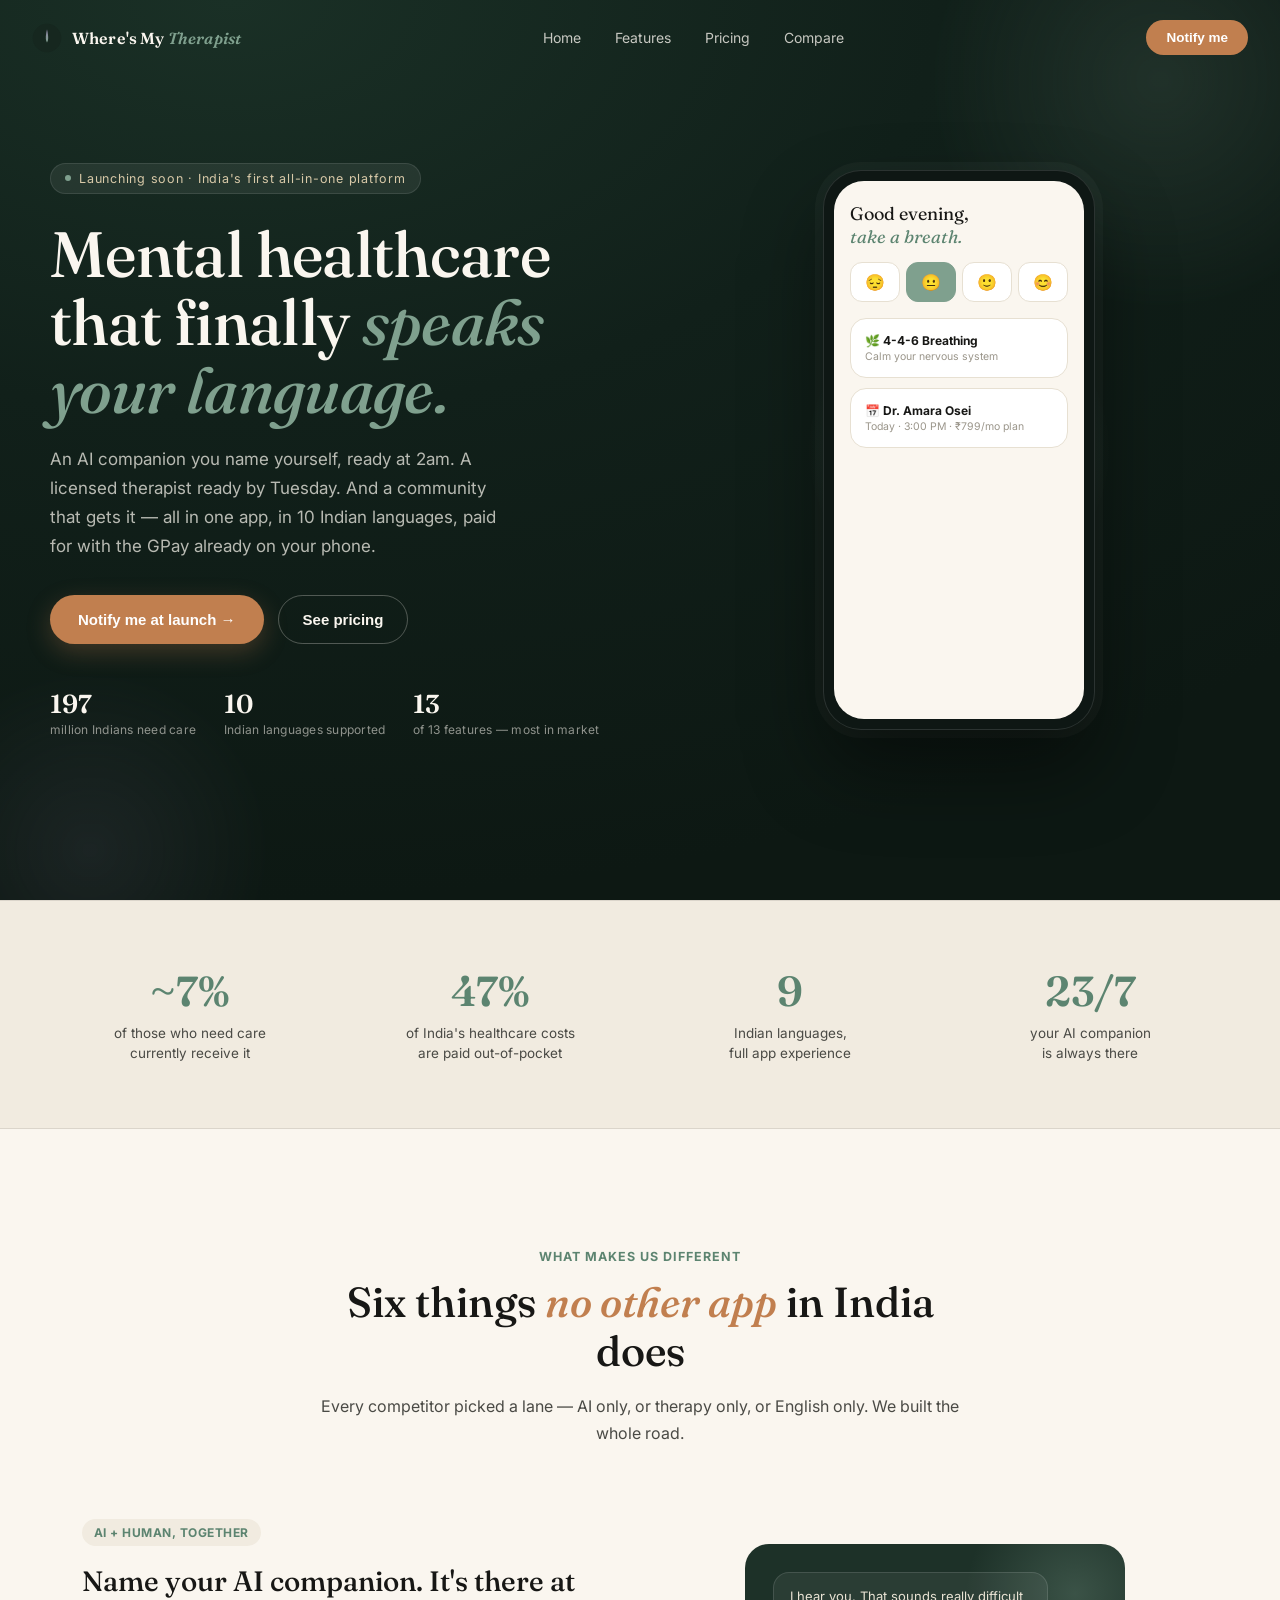
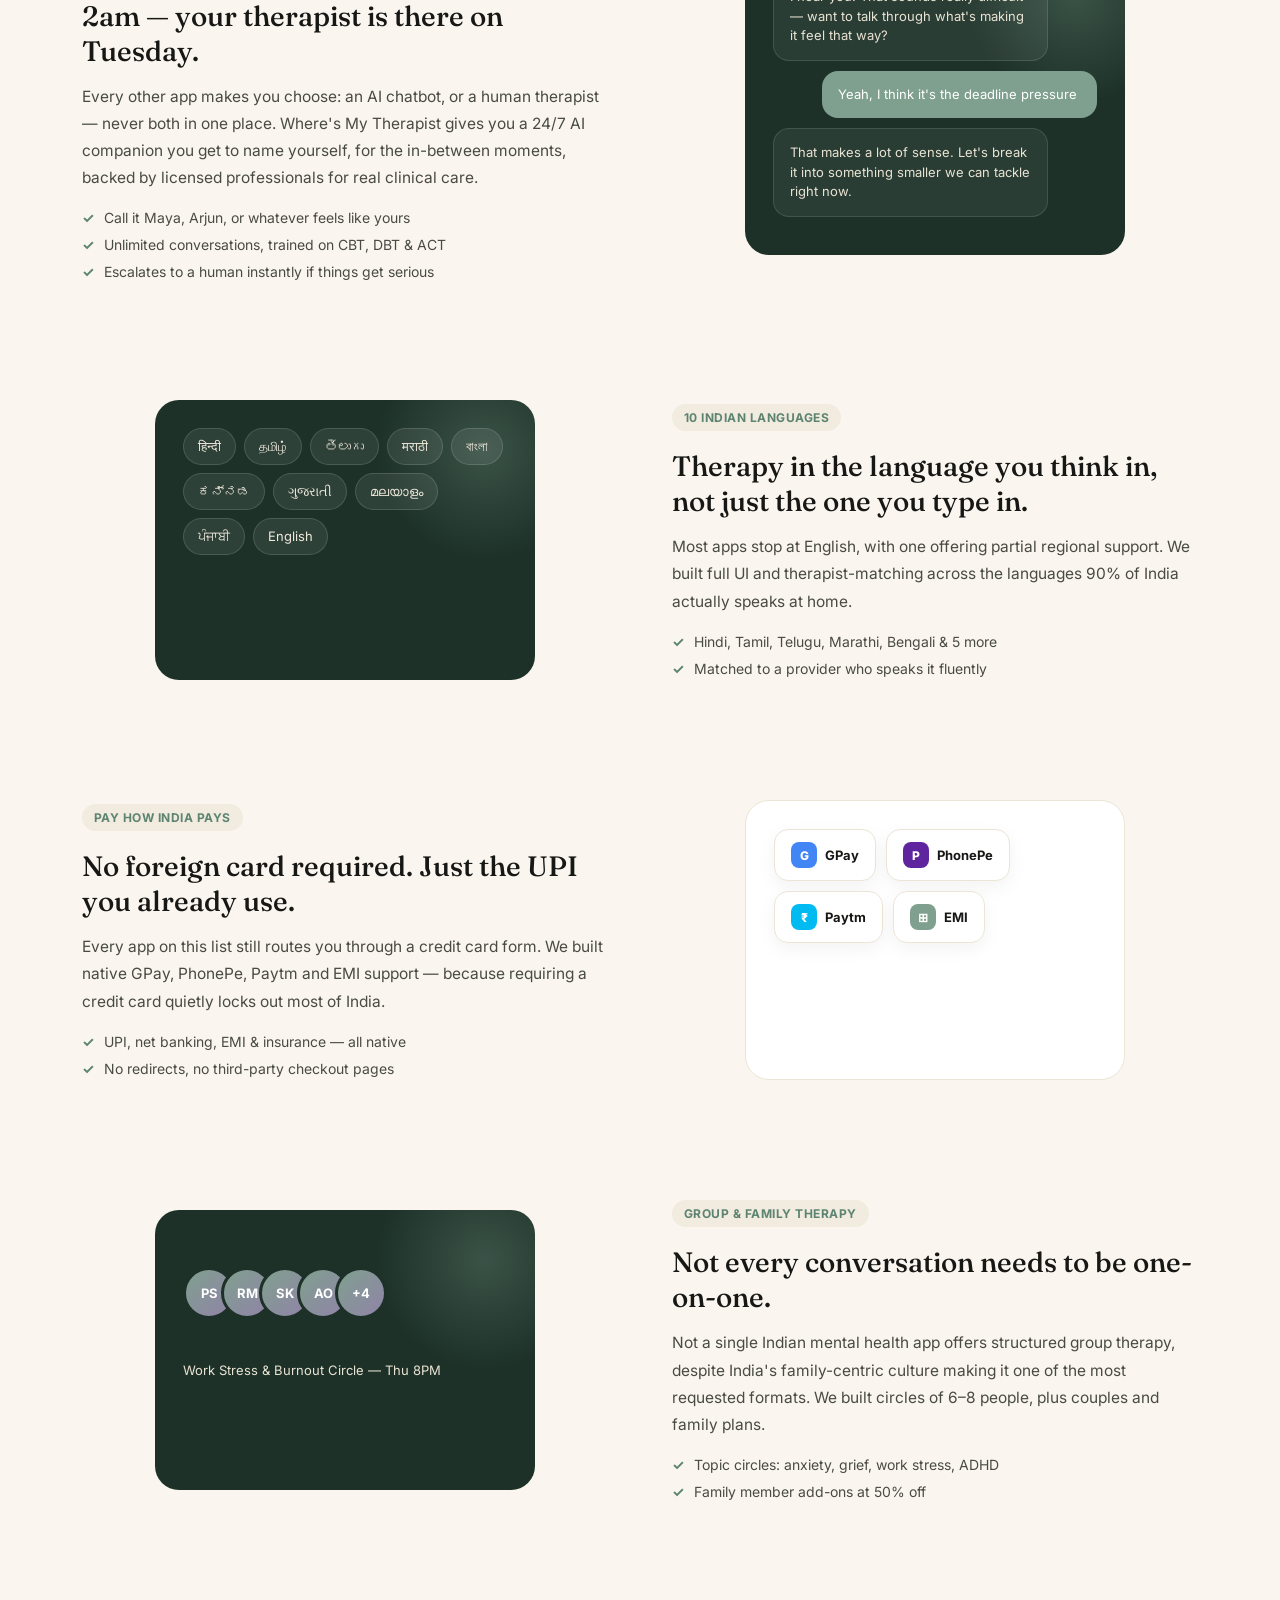
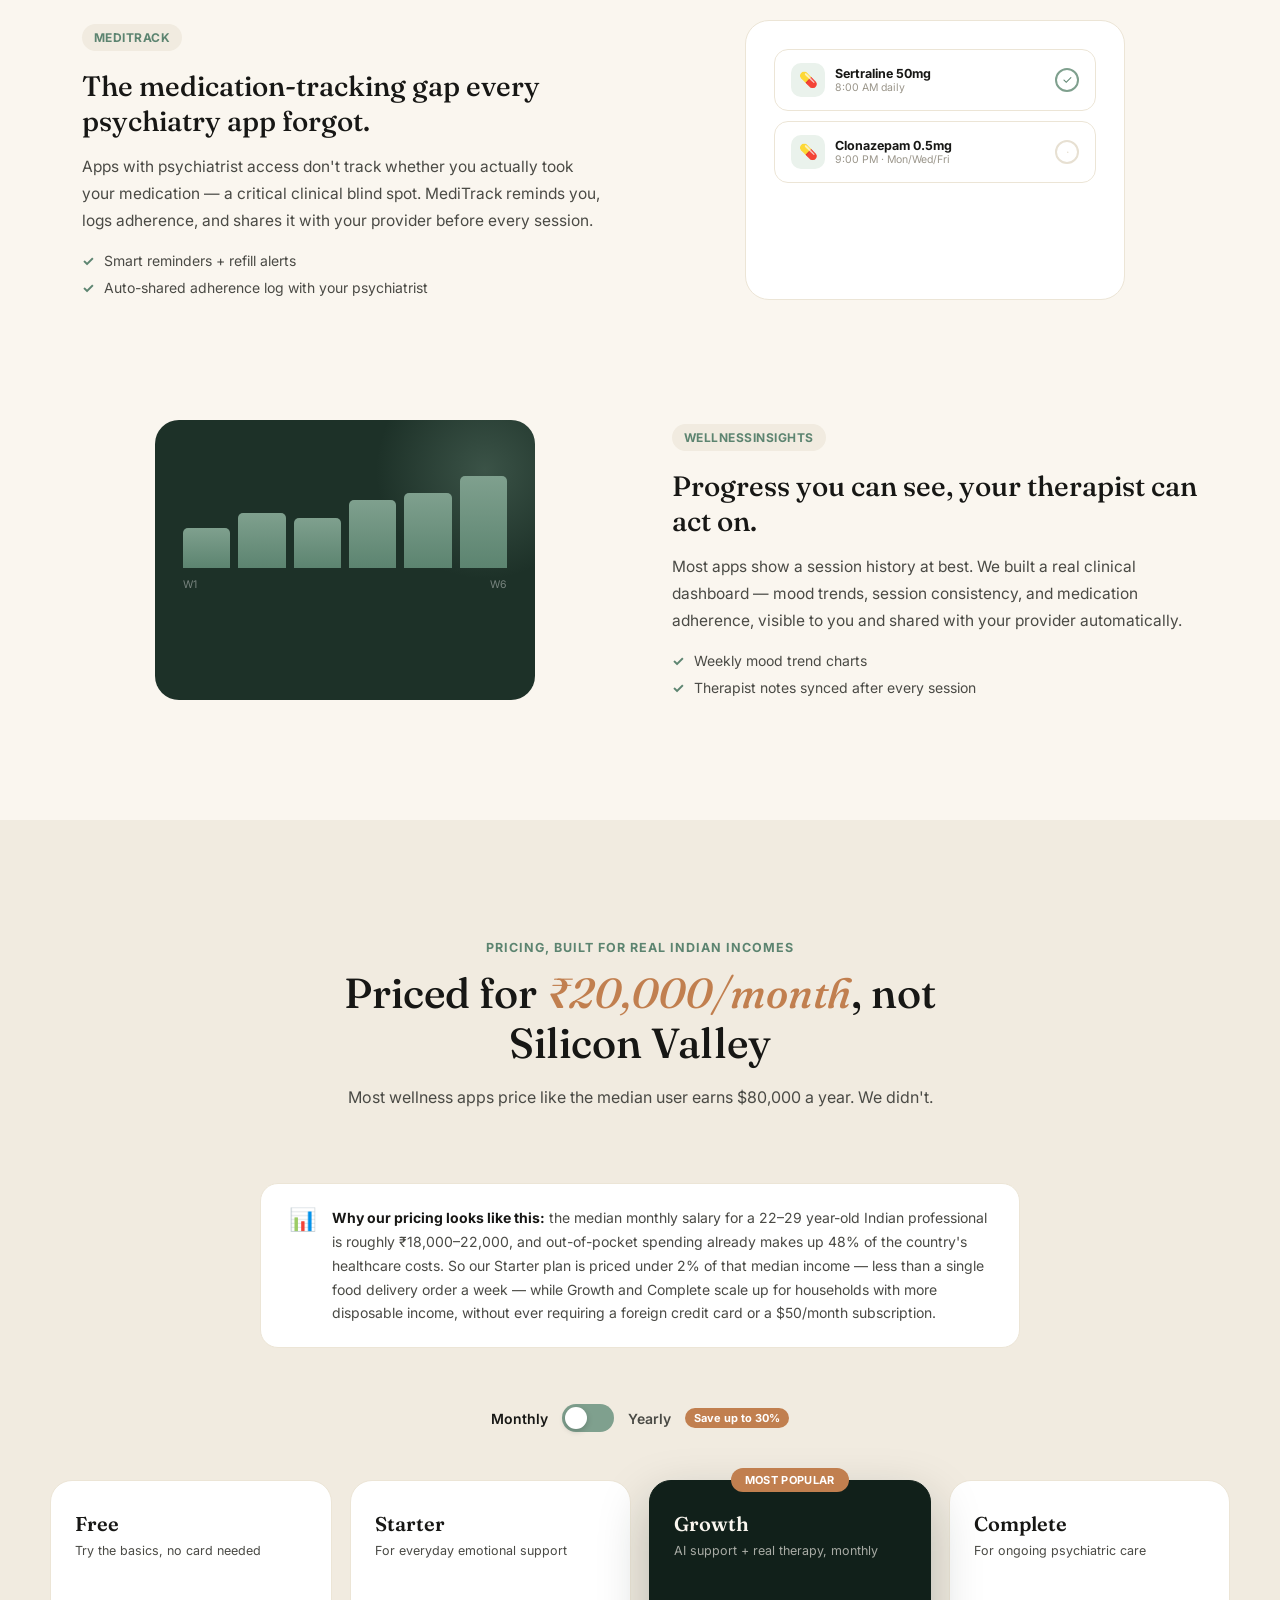
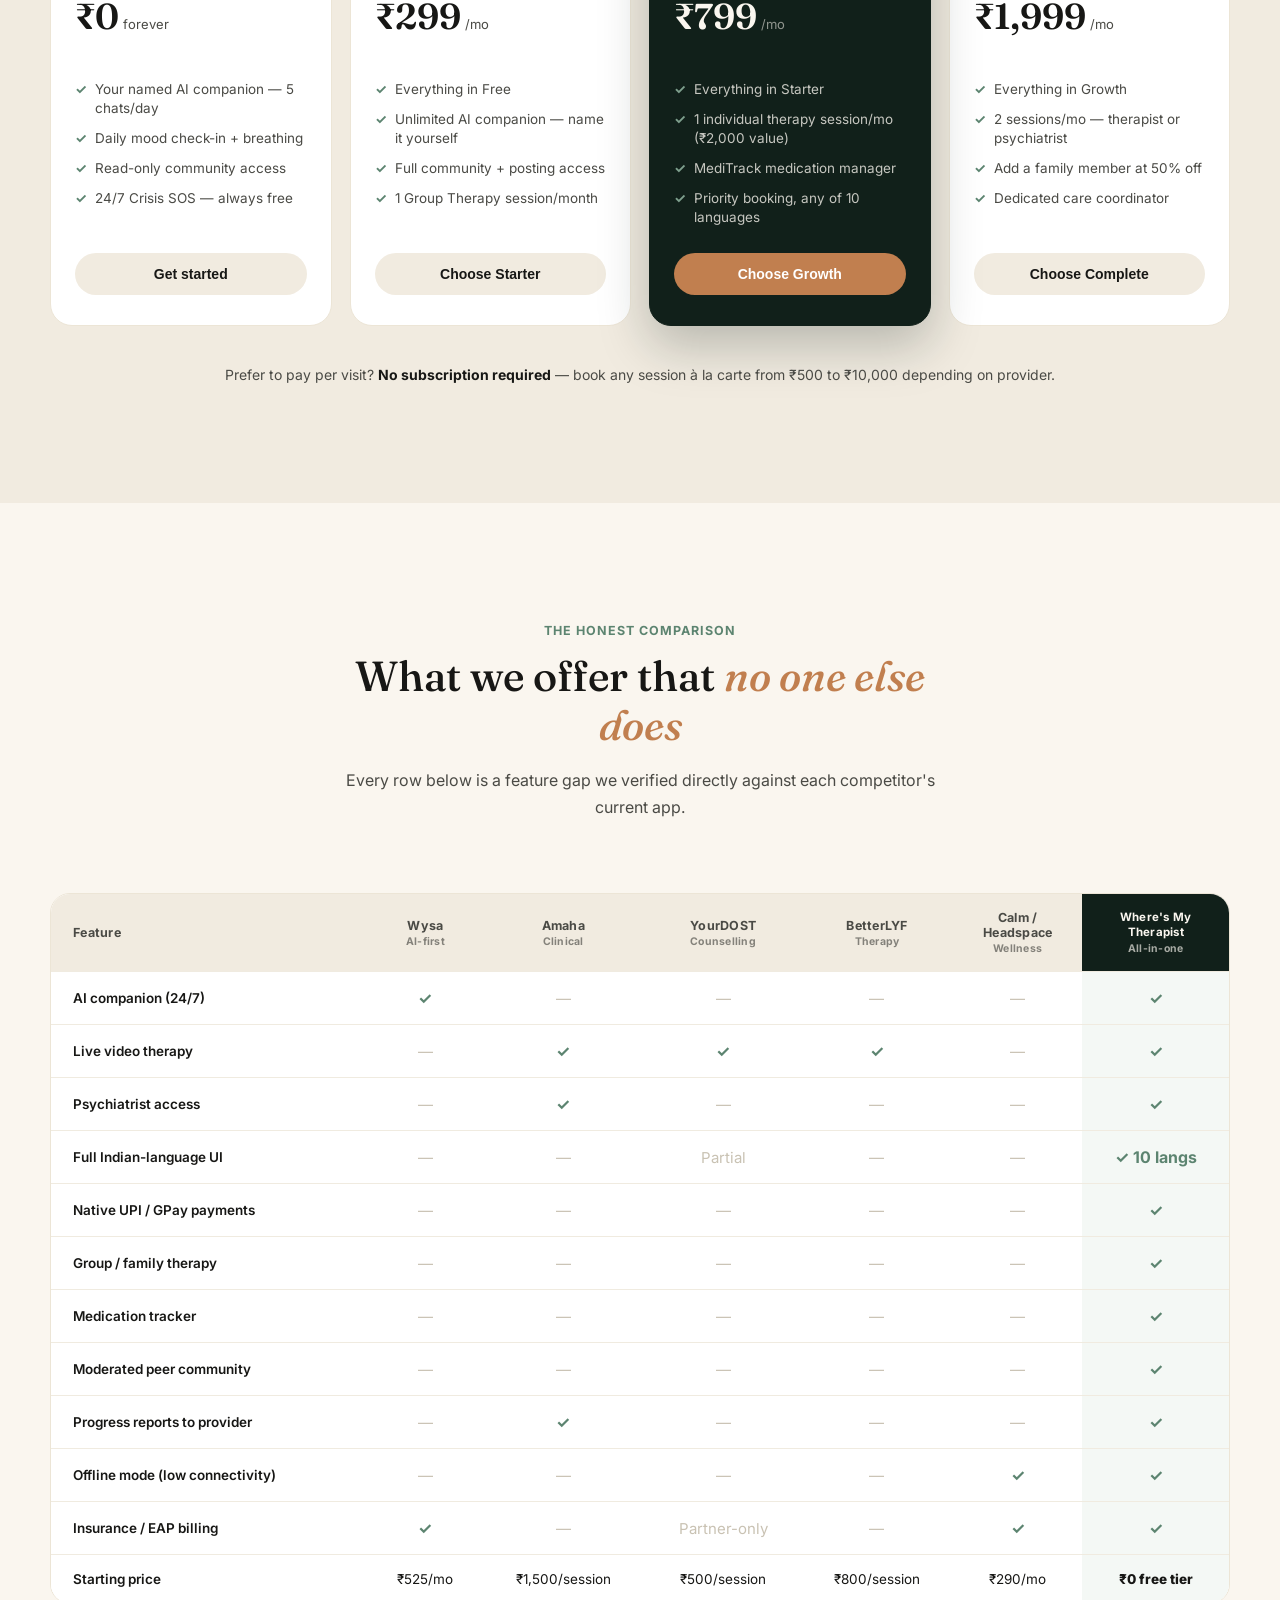
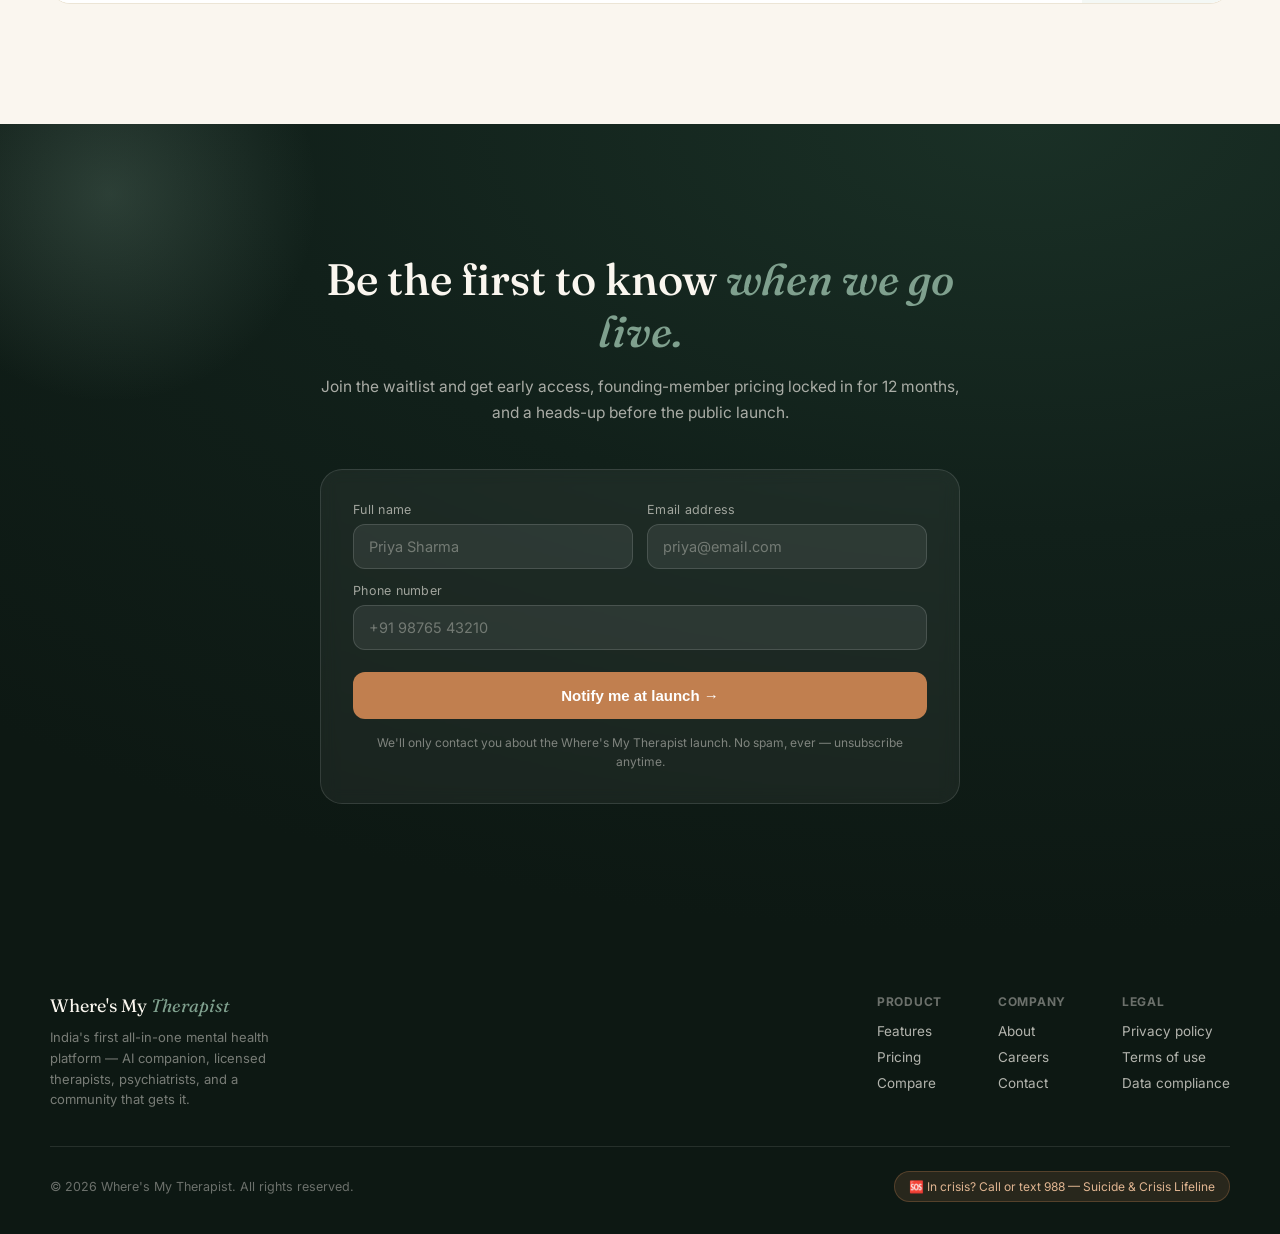
==== index.html @ 40a1cd34 "initial website setup" ====
<!DOCTYPE html>
<html lang="en">
<head>
<meta charset="UTF-8">
<meta name="viewport" content="width=device-width, initial-scale=1.0">
<title>Where's My Therapist — Mental health care for every Indian</title>
<link rel="preconnect" href="https://fonts.googleapis.com">
<link href="https://fonts.googleapis.com/css2?family=Fraunces:ital,opsz,wght@0,9..144,300..700;1,9..144,400..600&family=Inter:wght@400;500;600;700;800&display=swap" rel="stylesheet">
<style>
:root{
  --forest:#11201A;
  --forest2:#16271F;
  --forest3:#1D3128;
  --cream:#FAF6EF;
  --cream2:#F1EBE0;
  --sage:#7FA08E;
  --sage-d:#5C8470;
  --lavender:#9183A8;
  --clay:#C17F4F;
  --clay-d:#A1602F;
  --ink:#171715;
  --ink-soft:#4A4A45;
  --line:rgba(255,255,255,0.10);
  --line-soft:rgba(23,23,21,0.10);
  --serif:'Fraunces',serif;
  --sans:'Inter',sans-serif;
}
*{margin:0;padding:0;box-sizing:border-box;}
html{scroll-behavior:smooth;}
body{
  font-family:var(--sans);
  background:var(--cream);
  color:var(--ink);
  overflow-x:hidden;
  -webkit-font-smoothing:antialiased;
}
img,svg{display:block;}
a{color:inherit;text-decoration:none;}
.wrap{max-width:1180px;margin:0 auto;padding:0 32px;}
section{position:relative;}

/* ---------- reveal-on-scroll ---------- */
.reveal{opacity:0;transform:translateY(28px);transition:opacity .8s cubic-bezier(.16,1,.3,1), transform .8s cubic-bezier(.16,1,.3,1);}
.reveal.in{opacity:1;transform:translateY(0);}
.reveal-d1{transition-delay:.08s;}
.reveal-d2{transition-delay:.16s;}
.reveal-d3{transition-delay:.24s;}
.reveal-d4{transition-delay:.32s;}

/* ---------- NAV ---------- */
.nav{
  position:fixed;top:0;left:0;right:0;z-index:100;
  display:flex;align-items:center;justify-content:space-between;
  padding:20px 32px;
  transition:background .35s ease, padding .35s ease, box-shadow .35s ease;
}
.nav.scrolled{
  background:rgba(250,246,239,0.92);
  backdrop-filter:blur(14px);
  padding:13px 32px;
  box-shadow:0 1px 0 var(--line-soft);
}
.nav-logo{display:flex;align-items:center;gap:10px;}
.nav-logo span{font-family:var(--serif);font-size:19px;color:var(--cream);font-weight:600;letter-spacing:.01em;transition:color .35s;}
.nav.scrolled .nav-logo span{color:var(--ink);}
.nav-links{display:flex;gap:34px;align-items:center;}
.nav-links a{font-size:14px;color:rgba(250,246,239,0.78);transition:color .35s;}
.nav.scrolled .nav-links a{color:var(--ink-soft);}
.nav-links a:hover{color:var(--cream);}
.nav.scrolled .nav-links a:hover{color:var(--ink);}
.nav-cta{
  background:var(--clay);color:#fff;font-size:13.5px;font-weight:600;
  padding:10px 20px;border-radius:100px;border:none;cursor:pointer;
  transition:background .25s, transform .2s;
}
.nav-cta:hover{background:var(--clay-d);transform:translateY(-1px);}

/* ---------- HERO ---------- */
.hero{
  background:radial-gradient(120% 100% at 18% 0%, #1A3026 0%, var(--forest) 46%, #0D1813 100%);
  min-height:100vh;
  padding:140px 32px 100px;
  position:relative;
  overflow:hidden;
}
.hero-blob{
  position:absolute;border-radius:50%;filter:blur(2px);opacity:.5;pointer-events:none;
}
.blob1{width:480px;height:480px;background:radial-gradient(circle,rgba(127,160,142,.30),transparent 70%);top:-160px;right:-120px;animation:drift1 22s ease-in-out infinite;}
.blob2{width:380px;height:380px;background:radial-gradient(circle,rgba(145,131,168,.22),transparent 70%);bottom:-140px;left:-100px;animation:drift2 26s ease-in-out infinite;}
@keyframes drift1{0%,100%{transform:translate(0,0);}50%{transform:translate(-40px,50px);}}
@keyframes drift2{0%,100%{transform:translate(0,0);}50%{transform:translate(40px,-40px);}}

.hero-inner{
  max-width:1180px;margin:0 auto;
  display:grid;grid-template-columns:1.05fr .95fr;gap:40px;align-items:center;
  position:relative;z-index:2;
}
.eyebrow{
  display:inline-flex;align-items:center;gap:8px;
  font-size:12.5px;letter-spacing:.06em;color:#D8C9A8;
  background:rgba(255,255,255,0.07);border:1px solid var(--line);
  padding:7px 14px;border-radius:100px;margin-bottom:26px;
}
.eyebrow .dot{width:6px;height:6px;border-radius:50%;background:var(--sage);animation:pulseDot 1.8s ease-in-out infinite;}
@keyframes pulseDot{0%,100%{opacity:1;transform:scale(1);}50%{opacity:.4;transform:scale(.7);}}

.hero h1{
  font-family:var(--serif);
  font-size:clamp(40px,5.4vw,64px);
  line-height:1.06;
  color:var(--cream);
  font-weight:500;
  letter-spacing:-.01em;
  max-width:560px;
}
.hero h1 em{font-style:italic;color:var(--sage);font-weight:500;}
.hero p.sub{
  margin-top:22px;font-size:17px;line-height:1.7;color:rgba(250,246,239,0.72);max-width:460px;
}
.hero-ctas{display:flex;gap:14px;margin-top:34px;flex-wrap:wrap;}
.btn-primary{
  background:var(--clay);color:#fff;font-weight:600;font-size:15px;
  padding:15px 28px;border-radius:100px;border:none;cursor:pointer;
  display:inline-flex;align-items:center;gap:8px;
  transition:background .25s,transform .2s,box-shadow .25s;
  box-shadow:0 8px 24px rgba(193,127,79,.28);
}
.btn-primary:hover{background:var(--clay-d);transform:translateY(-2px);box-shadow:0 12px 28px rgba(193,127,79,.36);}
.btn-ghost{
  background:transparent;color:var(--cream);font-weight:600;font-size:15px;
  padding:15px 24px;border-radius:100px;border:1px solid rgba(250,246,239,.28);cursor:pointer;
  transition:border-color .25s, background .25s;
}
.btn-ghost:hover{border-color:rgba(250,246,239,.6);background:rgba(255,255,255,.04);}

.hero-trust{display:flex;gap:28px;margin-top:44px;flex-wrap:wrap;}
.hero-trust div{display:flex;flex-direction:column;}
.hero-trust .num{font-family:var(--serif);font-size:26px;color:var(--cream);font-weight:600;}
.hero-trust .lbl{font-size:12px;color:rgba(250,246,239,.55);margin-top:2px;letter-spacing:.02em;}

/* ---------- PHONE MOCKUP ---------- */
.phone-stage{position:relative;display:flex;justify-content:center;align-items:center;height:620px;}
.breath-orb{
  position:absolute;width:300px;height:300px;border-radius:50%;
  background:radial-gradient(circle, rgba(127,160,142,.35), rgba(127,160,142,0) 72%);
  animation:breathe 8s ease-in-out infinite;
  z-index:1;
}
@keyframes breathe{
  0%,100%{transform:scale(0.86);opacity:.55;}
  40%{transform:scale(1.12);opacity:.85;}
  60%{transform:scale(1.12);opacity:.85;}
}
.phone{
  position:relative;z-index:2;
  width:272px;height:560px;
  background:#0E1714;
  border-radius:38px;
  border:1px solid rgba(255,255,255,.12);
  box-shadow:0 40px 80px rgba(0,0,0,.45), 0 0 0 8px rgba(255,255,255,.03);
  padding:10px;
  animation:floaty 6s ease-in-out infinite;
}
@keyframes floaty{0%,100%{transform:translateY(0) rotate(-1.2deg);}50%{transform:translateY(-14px) rotate(1deg);}}
.phone-screen{
  position:relative;width:100%;height:100%;border-radius:30px;overflow:hidden;
  background:var(--cream);
}
.screen-slide{
  position:absolute;inset:0;padding:22px 16px;
  opacity:0;transform:translateX(16px);
  transition:opacity .6s ease, transform .6s ease;
}
.screen-slide.active{opacity:1;transform:translateX(0);}
.s-greet{font-family:var(--serif);font-size:18px;color:var(--ink);line-height:1.25;margin-bottom:14px;}
.s-greet em{color:var(--sage-d);font-style:italic;}
.mood-row{display:flex;gap:6px;margin-bottom:16px;}
.mood-pill{flex:1;background:#fff;border:1.5px solid #E7E0D2;border-radius:12px;padding:9px 0;text-align:center;font-size:16px;}
.mood-pill.sel{background:var(--sage);border-color:var(--sage);}
.mini-card{background:#fff;border:1px solid #E7E0D2;border-radius:16px;padding:14px;margin-bottom:10px;}
.mini-card .t1{font-size:12px;font-weight:700;color:var(--ink);margin-bottom:2px;}
.mini-card .t2{font-size:10.5px;color:#9A958A;}
.chat-bubble{max-width:78%;padding:9px 12px;border-radius:14px;font-size:11px;line-height:1.4;margin-bottom:8px;}
.chat-bubble.bot{background:#fff;border:1px solid #E7E0D2;color:#3A3A36;border-bottom-left-radius:4px;}
.chat-bubble.me{background:var(--sage);color:#fff;margin-left:auto;border-bottom-right-radius:4px;}
.therapist-card{background:#fff;border:1px solid #E7E0D2;border-radius:16px;padding:14px;display:flex;gap:10px;align-items:flex-start;margin-bottom:10px;}
.t-avatar{width:38px;height:38px;border-radius:19px;background:linear-gradient(135deg,var(--sage),var(--lavender));flex-shrink:0;}
.pay-row{display:flex;justify-content:space-between;background:#fff;border:1px solid #E7E0D2;border-radius:12px;padding:11px 13px;margin-bottom:8px;font-size:11px;}
.upi-chip{display:inline-flex;align-items:center;gap:6px;background:#EAF2EC;border-radius:10px;padding:8px 10px;font-size:10.5px;font-weight:700;color:var(--sage-d);margin-right:6px;}
.dots-row{display:flex;justify-content:center;gap:6px;margin-top:14px;}
.dots-row span{width:5px;height:5px;border-radius:50%;background:rgba(0,0,0,0.2);}
.dots-row span.on{background:var(--sage);width:16px;border-radius:3px;}

/* ---------- STATS STRIP ---------- */
.stats{background:var(--cream2);padding:64px 32px;border-top:1px solid var(--line-soft);border-bottom:1px solid var(--line-soft);}
.stats-grid{max-width:1180px;margin:0 auto;display:grid;grid-template-columns:repeat(4,1fr);gap:20px;text-align:center;}
.stat-num{font-family:var(--serif);font-size:42px;font-weight:600;color:var(--sage-d);}
.stat-lbl{font-size:13.5px;color:var(--ink-soft);margin-top:6px;line-height:1.5;}

/* ---------- FEATURES ---------- */
.features{padding:120px 32px;background:var(--cream);}
.section-head{max-width:640px;margin:0 auto 72px;text-align:center;}
.eyebrow-light{font-size:12.5px;letter-spacing:.08em;color:var(--sage-d);font-weight:700;text-transform:uppercase;margin-bottom:14px;}
.section-head h2{font-family:var(--serif);font-size:clamp(30px,4vw,42px);font-weight:500;line-height:1.18;color:var(--ink);}
.section-head h2 em{color:var(--clay);font-style:italic;}
.section-head p{font-size:16px;color:var(--ink-soft);margin-top:16px;line-height:1.7;}

.feat-row{display:grid;grid-template-columns:1fr 1fr;gap:64px;align-items:center;margin-bottom:120px;}
.feat-row:last-child{margin-bottom:0;}
.feat-row.rev .feat-text{order:2;}
.feat-row.rev .feat-visual{order:1;}
.feat-tag{display:inline-block;background:var(--cream2);color:var(--sage-d);font-size:12px;font-weight:700;letter-spacing:.04em;padding:6px 12px;border-radius:100px;margin-bottom:18px;}
.feat-text h3{font-family:var(--serif);font-size:28px;font-weight:500;color:var(--ink);margin-bottom:14px;line-height:1.25;}
.feat-text p{font-size:15.5px;color:var(--ink-soft);line-height:1.75;}
.feat-list{margin-top:18px;display:flex;flex-direction:column;gap:10px;}
.feat-list div{display:flex;gap:10px;font-size:14px;color:var(--ink-soft);align-items:flex-start;}
.feat-list .ck{color:var(--sage-d);font-weight:700;flex-shrink:0;}

.feat-visual{display:flex;justify-content:center;}
.visual-card{
  width:100%;max-width:380px;background:var(--forest3);border-radius:24px;padding:28px;
  position:relative;overflow:hidden;min-height:280px;
}
.visual-card.light{background:#fff;border:1px solid #ECE5D6;}
.vc-glow{position:absolute;width:220px;height:220px;border-radius:50%;background:radial-gradient(circle,rgba(127,160,142,.3),transparent 70%);top:-60px;right:-60px;}

/* language chips */
.lang-chip-grid{display:flex;flex-wrap:wrap;gap:8px;position:relative;z-index:1;}
.lang-chip{background:rgba(255,255,255,.08);border:1px solid rgba(255,255,255,.14);color:#EFE9DC;font-size:13px;padding:9px 14px;border-radius:100px;opacity:0;animation:popIn .5s ease forwards;}
@keyframes popIn{to{opacity:1;transform:scale(1);}from{opacity:0;transform:scale(.85);}}

/* upi badges visual */
.upi-grid{display:flex;flex-wrap:wrap;gap:10px;position:relative;z-index:1;}
.upi-badge{display:flex;align-items:center;gap:8px;background:#fff;border:1px solid #ECE5D6;border-radius:14px;padding:12px 16px;font-size:13px;font-weight:700;color:var(--ink);box-shadow:0 6px 18px rgba(0,0,0,.05);}
.upi-dot{width:26px;height:26px;border-radius:8px;display:flex;align-items:center;justify-content:center;color:#fff;font-size:12px;font-weight:800;}

/* group therapy avatars */
.avatar-cluster{display:flex;align-items:center;position:relative;z-index:1;height:110px;}
.av{width:52px;height:52px;border-radius:50%;border:3px solid var(--forest3);margin-left:-14px;background:linear-gradient(135deg,var(--sage),var(--lavender));display:flex;align-items:center;justify-content:center;color:#fff;font-size:13px;font-weight:700;}
.av:first-child{margin-left:0;}

/* AI companion chat visual */
.bot-visual-bubble{background:rgba(255,255,255,.06);border:1px solid rgba(255,255,255,.12);border-radius:16px;padding:14px 16px;font-size:13px;color:#E9E3D4;margin-bottom:10px;max-width:85%;position:relative;z-index:1;line-height:1.5;}
.bot-visual-bubble.me{background:var(--sage);color:#fff;margin-left:auto;border:none;}

/* meditrack pill row */
.med-pill{display:flex;align-items:center;justify-content:space-between;background:#fff;border:1px solid #ECE5D6;border-radius:14px;padding:13px 16px;margin-bottom:10px;position:relative;z-index:1;}
.med-pill .left{display:flex;align-items:center;gap:10px;}
.med-icon{width:34px;height:34px;border-radius:10px;background:#EAF2EC;display:flex;align-items:center;justify-content:center;font-size:15px;}
.check-ring{width:24px;height:24px;border-radius:50%;border:2px solid var(--sage);display:flex;align-items:center;justify-content:center;font-size:12px;color:var(--sage-d);}

/* progress chart visual */
.bar-chart{display:flex;align-items:flex-end;gap:8px;height:120px;position:relative;z-index:1;}
.bar-chart .bar{flex:1;background:linear-gradient(180deg,var(--sage),var(--sage-d));border-radius:5px 5px 0 0;transition:height 1s cubic-bezier(.16,1,.3,1);height:0;}

/* ---------- PRICING ---------- */
.pricing{padding:120px 32px;background:var(--cream2);}
.afford-note{
  max-width:760px;margin:0 auto 56px;background:#fff;border:1px solid #ECE5D6;border-radius:18px;
  padding:22px 28px;display:flex;gap:16px;align-items:flex-start;
}
.afford-note .ic{font-size:22px;flex-shrink:0;}
.afford-note p{font-size:14px;color:var(--ink-soft);line-height:1.7;}
.afford-note strong{color:var(--ink);}

.toggle-wrap{display:flex;justify-content:center;align-items:center;gap:14px;margin-bottom:48px;}
.toggle-label{font-size:14px;font-weight:600;color:var(--ink-soft);}
.toggle-label.on{color:var(--ink);}
.toggle-switch{width:52px;height:28px;background:var(--sage);border-radius:100px;position:relative;cursor:pointer;border:none;}
.toggle-knob{position:absolute;top:3px;left:3px;width:22px;height:22px;border-radius:50%;background:#fff;transition:transform .25s cubic-bezier(.16,1,.3,1);box-shadow:0 2px 6px rgba(0,0,0,.2);}
.toggle-switch.yearly .toggle-knob{transform:translateX(24px);}
.save-chip{background:var(--clay);color:#fff;font-size:11px;font-weight:700;padding:3px 9px;border-radius:100px;}

.pricing-grid{max-width:1180px;margin:0 auto;display:grid;grid-template-columns:repeat(4,1fr);gap:18px;}
.price-card{
  background:#fff;border:1px solid #ECE5D6;border-radius:22px;padding:30px 24px;
  display:flex;flex-direction:column;transition:transform .3s ease, box-shadow .3s ease;
}
.price-card:hover{transform:translateY(-6px);box-shadow:0 20px 40px rgba(0,0,0,.08);}
.price-card.popular{
  background:var(--forest);border-color:var(--forest);position:relative;
  box-shadow:0 20px 50px rgba(17,32,26,.25);
}
.price-card.popular:hover{transform:translateY(-10px);}
.popular-tag{position:absolute;top:-13px;left:50%;transform:translateX(-50%);background:var(--clay);color:#fff;font-size:11px;font-weight:700;padding:5px 14px;border-radius:100px;letter-spacing:.03em;}
.pc-name{font-family:var(--serif);font-size:20px;font-weight:600;color:var(--ink);margin-bottom:6px;}
.price-card.popular .pc-name{color:var(--cream);}
.pc-desc{font-size:12.5px;color:var(--ink-soft);margin-bottom:20px;min-height:32px;line-height:1.5;}
.price-card.popular .pc-desc{color:rgba(250,246,239,.65);}
.pc-price{display:flex;align-items:baseline;gap:4px;margin-bottom:4px;}
.pc-price .amt{font-family:var(--serif);font-size:36px;font-weight:600;color:var(--ink);}
.price-card.popular .pc-price .amt{color:var(--cream);}
.pc-price .per{font-size:13px;color:var(--ink-soft);}
.price-card.popular .pc-price .per{color:rgba(250,246,239,.55);}
.pc-yearly-note{font-size:11.5px;color:var(--sage-d);margin-bottom:22px;height:16px;}
.price-card.popular .pc-yearly-note{color:var(--sage);}
.pc-feats{display:flex;flex-direction:column;gap:11px;margin-bottom:26px;flex:1;}
.pc-feats div{display:flex;gap:8px;font-size:13.5px;color:var(--ink-soft);line-height:1.4;}
.price-card.popular .pc-feats div{color:rgba(250,246,239,.78);}
.pc-feats .ck{color:var(--sage-d);flex-shrink:0;font-weight:700;}
.price-card.popular .pc-feats .ck{color:var(--sage);}
.pc-btn{
  background:var(--cream2);color:var(--ink);font-weight:600;font-size:14px;text-align:center;
  padding:13px 0;border-radius:100px;border:none;cursor:pointer;transition:background .25s;
}
.pc-btn:hover{background:#E7E0D2;}
.price-card.popular .pc-btn{background:var(--clay);color:#fff;}
.price-card.popular .pc-btn:hover{background:var(--clay-d);}
.pay-per-session{text-align:center;margin-top:40px;font-size:14px;color:var(--ink-soft);}
.pay-per-session strong{color:var(--ink);}

/* ---------- COMPARISON ---------- */
.compare{padding:120px 32px;background:var(--cream);}
.compare-scroll{max-width:1180px;margin:0 auto;overflow-x:auto;border-radius:20px;border:1px solid #ECE5D6;}
table.cmp{width:100%;border-collapse:collapse;min-width:880px;background:#fff;}
table.cmp th, table.cmp td{padding:16px 14px;text-align:center;border-bottom:1px solid #F0EBE0;font-size:13.5px;}
table.cmp th{font-size:12.5px;letter-spacing:.02em;}
table.cmp td:first-child, table.cmp th:first-child{text-align:left;padding-left:22px;position:sticky;left:0;background:#fff;z-index:1;}
table.cmp thead th{background:var(--cream2);color:var(--ink-soft);font-weight:700;}
table.cmp thead th:first-child{background:var(--cream2);}
table.cmp thead th.us{background:var(--forest);color:var(--cream);}
table.cmp tbody td.us{background:#F4F8F5;}
table.cmp tbody tr:last-child td{border-bottom:none;}
.row-label{font-weight:600;color:var(--ink);}
.yes{color:var(--sage-d);font-size:16px;font-weight:700;}
.no{color:#C9C2B3;font-size:15px;}
.brand-col{display:flex;flex-direction:column;align-items:center;gap:2px;}
.brand-col .bn{font-weight:700;}
.brand-col .bs{font-size:10.5px;opacity:.65;}

/* ---------- NOTIFY ---------- */
.notify{
  padding:130px 32px;
  background:radial-gradient(120% 100% at 80% 0%, #1A3026 0%, var(--forest) 50%, #0D1813 100%);
  position:relative;overflow:hidden;
}
.notify-blob{position:absolute;width:420px;height:420px;border-radius:50%;background:radial-gradient(circle,rgba(127,160,142,.25),transparent 70%);top:-140px;left:-100px;animation:drift1 24s ease-in-out infinite;}
.notify-inner{max-width:640px;margin:0 auto;text-align:center;position:relative;z-index:1;}
.notify h2{font-family:var(--serif);font-size:clamp(30px,4.2vw,44px);font-weight:500;color:var(--cream);line-height:1.18;}
.notify h2 em{color:var(--sage);font-style:italic;}
.notify p.sub{font-size:15.5px;color:rgba(250,246,239,.65);margin-top:16px;line-height:1.7;}

.notify-form{
  margin-top:42px;background:rgba(255,255,255,.05);border:1px solid rgba(255,255,255,.12);
  border-radius:22px;padding:32px;backdrop-filter:blur(8px);
}
.form-row{display:grid;grid-template-columns:1fr 1fr;gap:14px;margin-bottom:14px;}
.field{display:flex;flex-direction:column;gap:7px;text-align:left;}
.field label{font-size:12.5px;color:rgba(250,246,239,.6);letter-spacing:.02em;}
.field input{
  background:rgba(255,255,255,.07);border:1.5px solid rgba(255,255,255,.14);border-radius:12px;
  padding:13px 15px;font-size:14.5px;color:var(--cream);outline:none;
  transition:border-color .25s, background .25s;font-family:var(--sans);
}
.field input::placeholder{color:rgba(250,246,239,.35);}
.field input:focus{border-color:var(--sage);background:rgba(255,255,255,.1);}
.notify-submit{
  width:100%;background:var(--clay);color:#fff;font-weight:700;font-size:15px;
  padding:15px 0;border-radius:12px;border:none;cursor:pointer;margin-top:8px;
  transition:background .25s, transform .2s;
}
.notify-submit:hover{background:var(--clay-d);transform:translateY(-1px);}
.notify-fine{font-size:12px;color:rgba(250,246,239,.45);margin-top:14px;line-height:1.6;}

.notify-success{display:none;flex-direction:column;align-items:center;gap:14px;padding:20px 0;}
.notify-success.show{display:flex;}
.success-check{
  width:60px;height:60px;border-radius:50%;background:var(--sage);display:flex;align-items:center;justify-content:center;
  font-size:26px;color:#fff;animation:popCheck .5s cubic-bezier(.16,1,.3,1);
}
@keyframes popCheck{0%{transform:scale(0);}60%{transform:scale(1.15);}100%{transform:scale(1);}}
.notify-success h3{font-family:var(--serif);font-size:20px;color:var(--cream);font-weight:600;}
.notify-success p{font-size:13.5px;color:rgba(250,246,239,.65);text-align:center;line-height:1.6;}

/* ---------- FOOTER ---------- */
footer{background:#0D1813;padding:60px 32px 32px;}
.footer-grid{max-width:1180px;margin:0 auto;display:flex;justify-content:space-between;flex-wrap:wrap;gap:40px;padding-bottom:36px;border-bottom:1px solid var(--line);}
.footer-brand span{font-family:var(--serif);color:var(--cream);font-size:18px;}
.footer-brand p{font-size:13px;color:rgba(250,246,239,.45);margin-top:10px;max-width:240px;line-height:1.6;}
.footer-cols{display:flex;gap:56px;}
.footer-col h4{font-size:12px;color:rgba(250,246,239,.4);letter-spacing:.06em;margin-bottom:14px;text-transform:uppercase;}
.footer-col a{display:block;font-size:13.5px;color:rgba(250,246,239,.7);margin-bottom:10px;}
.footer-col a:hover{color:var(--cream);}
.footer-bottom{max-width:1180px;margin:24px auto 0;display:flex;justify-content:space-between;align-items:center;flex-wrap:wrap;gap:12px;}
.footer-bottom p{font-size:12.5px;color:rgba(250,246,239,.4);}
.crisis-chip{display:inline-flex;align-items:center;gap:8px;background:rgba(193,127,79,.15);border:1px solid rgba(193,127,79,.3);padding:7px 14px;border-radius:100px;font-size:12px;color:#E0B591;}

@media(max-width:900px){
  .hero-inner{grid-template-columns:1fr;}
  .phone-stage{height:480px;margin-top:20px;}
  .phone{width:230px;height:475px;}
  .breath-orb{width:240px;height:240px;}
  .stats-grid{grid-template-columns:repeat(2,1fr);}
  .feat-row, .feat-row.rev{grid-template-columns:1fr;gap:32px;}
  .feat-row.rev .feat-text, .feat-row.rev .feat-visual{order:unset;}
  .pricing-grid{grid-template-columns:1fr 1fr;}
  .nav-links{display:none;}
  .form-row{grid-template-columns:1fr;}
  .footer-grid{flex-direction:column;}
}
@media(max-width:560px){
  .pricing-grid{grid-template-columns:1fr;}
  .hero{padding:120px 20px 80px;}
  .wrap, .features, .pricing, .compare, .notify{padding-left:18px;padding-right:18px;}
}
</style>
</head>
<body>

<!-- NAV -->
<nav class="nav" id="nav">
  <div class="nav-logo" onclick="window.location.href='index.html'" style="cursor:pointer;">
    <svg width="30" height="30" viewBox="0 0 480 480"><defs><linearGradient id="nl" x1="0" y1="1" x2="0" y2="0"><stop offset="0%" stop-color="#7FA08E"/><stop offset="100%" stop-color="#9183A8"/></linearGradient></defs><circle cx="240" cy="240" r="228" fill="#16271F"/><path d="M240 310 C226 288,218 255,222 210 C226 168,234 128,240 100 C246 128,254 168,258 210 C262 255,254 288,240 310Z" fill="url(#nl)"/></svg>
    <span style="font-size:16px;white-space:nowrap">Where's My <em style="font-style:italic;color:#7FA08E">Therapist</em></span>
  </div>
  <div class="nav-links">
    <a href="#hero">Home</a>
    <a href="#features">Features</a>
    <a href="#pricing">Pricing</a>
    <a href="#compare">Compare</a>
  </div>
  <button class="nav-cta" onclick="document.getElementById('notify').scrollIntoView({behavior:'smooth'})">Notify me</button>
</nav>

<!-- HERO -->
<section class="hero" id="hero">
  <div class="hero-blob blob1"></div>
  <div class="hero-blob blob2"></div>
  <div class="hero-inner">
    <div>
      <div class="eyebrow"><span class="dot"></span> Launching soon · India's first all-in-one platform</div>
      <h1>Mental healthcare that finally <em>speaks your language.</em></h1>
      <p class="sub">An AI companion you name yourself, ready at 2am. A licensed therapist ready by Tuesday. And a community that gets it — all in one app, in 10 Indian languages, paid for with the GPay already on your phone.</p>
      <div class="hero-ctas">
        <button class="btn-primary" onclick="document.getElementById('notify').scrollIntoView({behavior:'smooth'})">Notify me at launch →</button>
        <button class="btn-ghost" onclick="document.getElementById('pricing').scrollIntoView({behavior:'smooth'})">See pricing</button>
      </div>
      <div class="hero-trust">
        <div><span class="num" data-count="197">0</span><span class="lbl">million Indians need care</span></div>
        <div><span class="num" data-count="10">0</span><span class="lbl">Indian languages supported</span></div>
        <div><span class="num" data-count="13">0</span><span class="lbl">of 13 features — most in market</span></div>
      </div>
    </div>

    <div class="phone-stage">
      <div class="breath-orb"></div>
      <div class="phone">
        <div class="phone-screen">

          <div class="screen-slide active" data-i="0">
            <p class="s-greet">Good evening,<br><em>take a breath.</em></p>
            <div class="mood-row">
              <div class="mood-pill">😔</div><div class="mood-pill sel">😐</div><div class="mood-pill">🙂</div><div class="mood-pill">😊</div>
            </div>
            <div class="mini-card"><div class="t1">🌿 4-4-6 Breathing</div><div class="t2">Calm your nervous system</div></div>
            <div class="mini-card"><div class="t1">📅 Dr. Amara Osei</div><div class="t2">Today · 3:00 PM · ₹799/mo plan</div></div>
          </div>

          <div class="screen-slide" data-i="1">
            <p class="s-greet" style="font-size:15px;margin-bottom:2px">🤖 <em>"Arjun"</em></p>
            <p style="font-size:9px;color:#9A958A;margin:0 0 12px">your AI companion · named by you</p>
            <div class="chat-bubble bot">Hey, I noticed you haven't checked in today. How are you feeling?</div>
            <div class="chat-bubble me">Honestly pretty anxious about work</div>
            <div class="chat-bubble bot">That's completely valid. Want to try a 2-minute grounding exercise together?</div>
          </div>

          <div class="screen-slide" data-i="2">
            <p class="s-greet" style="font-size:15px">Find your <em>guide</em></p>
            <div class="therapist-card"><div class="t-avatar"></div><div><div class="t1" style="margin-bottom:3px">Dr. Lena Vasquez</div><div class="t2">Tamil · Telugu · English</div></div></div>
            <div class="therapist-card"><div class="t-avatar"></div><div><div class="t1" style="margin-bottom:3px">Dr. Ravi Mehta</div><div class="t2">Psychiatrist · Hindi · ₹4,500</div></div></div>
          </div>

          <div class="screen-slide" data-i="3">
            <p class="s-greet" style="font-size:15px">Pay <em>securely</em></p>
            <div style="margin-bottom:10px"><span class="upi-chip">G Pay</span><span class="upi-chip">PhonePe</span></div>
            <div class="pay-row"><span>Session fee</span><span>₹2,999</span></div>
            <div class="pay-row"><span>Platform fee</span><span>₹0</span></div>
            <div class="pay-row" style="font-weight:800"><span>Total</span><span>₹2,999</span></div>
          </div>

        </div>
      </div>
    </div>
  </div>
</section>

<!-- STATS -->
<section class="stats">
  <div class="stats-grid">
    <div class="reveal"><div class="stat-num">~<span data-count="8">0</span>%</div><div class="stat-lbl">of those who need care<br>currently receive it</div></div>
    <div class="reveal reveal-d1"><div class="stat-num"><span data-count="48">0</span>%</div><div class="stat-lbl">of India's healthcare costs<br>are paid out-of-pocket</div></div>
    <div class="reveal reveal-d2"><div class="stat-num"><span data-count="10">0</span></div><div class="stat-lbl">Indian languages,<br>full app experience</div></div>
    <div class="reveal reveal-d3"><div class="stat-num"><span data-count="24">0</span>/7</div><div class="stat-lbl">your AI companion<br>is always there</div></div>
  </div>
</section>

<!-- FEATURES -->
<section class="features" id="features">
  <div class="section-head reveal">
    <div class="eyebrow-light">What makes us different</div>
    <h2>Six things <em>no other app</em> in India does</h2>
    <p>Every competitor picked a lane — AI only, or therapy only, or English only. We built the whole road.</p>
  </div>

  <div class="wrap">

    <div class="feat-row reveal">
      <div class="feat-text">
        <span class="feat-tag">AI + HUMAN, TOGETHER</span>
        <h3>Name your AI companion. It's there at 2am — your therapist is there on Tuesday.</h3>
        <p>Every other app makes you choose: an AI chatbot, or a human therapist — never both in one place. Where's My Therapist gives you a 24/7 AI companion you get to name yourself, for the in-between moments, backed by licensed professionals for real clinical care.</p>
        <div class="feat-list">
          <div><span class="ck">✓</span> Call it Maya, Arjun, or whatever feels like yours</div>
          <div><span class="ck">✓</span> Unlimited conversations, trained on CBT, DBT &amp; ACT</div>
          <div><span class="ck">✓</span> Escalates to a human instantly if things get serious</div>
        </div>
      </div>
      <div class="feat-visual">
        <div class="visual-card">
          <div class="vc-glow"></div>
          <div class="bot-visual-bubble">I hear you. That sounds really difficult — want to talk through what's making it feel that way?</div>
          <div class="bot-visual-bubble me">Yeah, I think it's the deadline pressure</div>
          <div class="bot-visual-bubble">That makes a lot of sense. Let's break it into something smaller we can tackle right now.</div>
        </div>
      </div>
    </div>

    <div class="feat-row rev reveal">
      <div class="feat-text">
        <span class="feat-tag">10 INDIAN LANGUAGES</span>
        <h3>Therapy in the language you think in, not just the one you type in.</h3>
        <p>Most apps stop at English, with one offering partial regional support. We built full UI and therapist-matching across the languages 90% of India actually speaks at home.</p>
        <div class="feat-list">
          <div><span class="ck">✓</span> Hindi, Tamil, Telugu, Marathi, Bengali &amp; 5 more</div>
          <div><span class="ck">✓</span> Matched to a provider who speaks it fluently</div>
        </div>
      </div>
      <div class="feat-visual">
        <div class="visual-card">
          <div class="vc-glow"></div>
          <div class="lang-chip-grid">
            <span class="lang-chip" style="animation-delay:.05s">हिन्दी</span>
            <span class="lang-chip" style="animation-delay:.1s">தமிழ்</span>
            <span class="lang-chip" style="animation-delay:.15s">తెలుగు</span>
            <span class="lang-chip" style="animation-delay:.2s">मराठी</span>
            <span class="lang-chip" style="animation-delay:.25s">বাংলা</span>
            <span class="lang-chip" style="animation-delay:.3s">ಕನ್ನಡ</span>
            <span class="lang-chip" style="animation-delay:.35s">ગુજરાતી</span>
            <span class="lang-chip" style="animation-delay:.4s">മലയാളം</span>
            <span class="lang-chip" style="animation-delay:.45s">ਪੰਜਾਬੀ</span>
            <span class="lang-chip" style="animation-delay:.5s">English</span>
          </div>
        </div>
      </div>
    </div>

    <div class="feat-row reveal">
      <div class="feat-text">
        <span class="feat-tag">PAY HOW INDIA PAYS</span>
        <h3>No foreign card required. Just the UPI you already use.</h3>
        <p>Every app on this list still routes you through a credit card form. We built native GPay, PhonePe, Paytm and EMI support — because requiring a credit card quietly locks out most of India.</p>
        <div class="feat-list">
          <div><span class="ck">✓</span> UPI, net banking, EMI &amp; insurance — all native</div>
          <div><span class="ck">✓</span> No redirects, no third-party checkout pages</div>
        </div>
      </div>
      <div class="feat-visual">
        <div class="visual-card light">
          <div class="upi-grid">
            <div class="upi-badge"><div class="upi-dot" style="background:#4285F4">G</div>GPay</div>
            <div class="upi-badge"><div class="upi-dot" style="background:#5F259F">P</div>PhonePe</div>
            <div class="upi-badge"><div class="upi-dot" style="background:#00BAF2">₹</div>Paytm</div>
            <div class="upi-badge"><div class="upi-dot" style="background:#7FA08E">⊞</div>EMI</div>
          </div>
        </div>
      </div>
    </div>

    <div class="feat-row rev reveal">
      <div class="feat-text">
        <span class="feat-tag">GROUP &amp; FAMILY THERAPY</span>
        <h3>Not every conversation needs to be one-on-one.</h3>
        <p>Not a single Indian mental health app offers structured group therapy, despite India's family-centric culture making it one of the most requested formats. We built circles of 6–8 people, plus couples and family plans.</p>
        <div class="feat-list">
          <div><span class="ck">✓</span> Topic circles: anxiety, grief, work stress, ADHD</div>
          <div><span class="ck">✓</span> Family member add-ons at 50% off</div>
        </div>
      </div>
      <div class="feat-visual">
        <div class="visual-card">
          <div class="vc-glow"></div>
          <div class="avatar-cluster">
            <div class="av">PS</div><div class="av">RM</div><div class="av">SK</div><div class="av">AO</div><div class="av">+4</div>
          </div>
          <div style="position:relative;z-index:1;color:#E9E3D4;font-size:13px;margin-top:14px">Work Stress &amp; Burnout Circle — Thu 8PM</div>
        </div>
      </div>
    </div>

    <div class="feat-row reveal">
      <div class="feat-text">
        <span class="feat-tag">MEDITRACK</span>
        <h3>The medication-tracking gap every psychiatry app forgot.</h3>
        <p>Apps with psychiatrist access don't track whether you actually took your medication — a critical clinical blind spot. MediTrack reminds you, logs adherence, and shares it with your provider before every session.</p>
        <div class="feat-list">
          <div><span class="ck">✓</span> Smart reminders + refill alerts</div>
          <div><span class="ck">✓</span> Auto-shared adherence log with your psychiatrist</div>
        </div>
      </div>
      <div class="feat-visual">
        <div class="visual-card light">
          <div class="med-pill"><div class="left"><div class="med-icon">💊</div><div><div style="font-size:12.5px;font-weight:700">Sertraline 50mg</div><div style="font-size:10.5px;color:#9A958A">8:00 AM daily</div></div></div><div class="check-ring">✓</div></div>
          <div class="med-pill"><div class="left"><div class="med-icon">💊</div><div><div style="font-size:12.5px;font-weight:700">Clonazepam 0.5mg</div><div style="font-size:10.5px;color:#9A958A">9:00 PM · Mon/Wed/Fri</div></div></div><div class="check-ring" style="border-color:#E7E0D2;color:#E7E0D2">·</div></div>
        </div>
      </div>
    </div>

    <div class="feat-row rev reveal">
      <div class="feat-text">
        <span class="feat-tag">WELLNESSINSIGHTS</span>
        <h3>Progress you can see, your therapist can act on.</h3>
        <p>Most apps show a session history at best. We built a real clinical dashboard — mood trends, session consistency, and medication adherence, visible to you and shared with your provider automatically.</p>
        <div class="feat-list">
          <div><span class="ck">✓</span> Weekly mood trend charts</div>
          <div><span class="ck">✓</span> Therapist notes synced after every session</div>
        </div>
      </div>
      <div class="feat-visual">
        <div class="visual-card">
          <div class="vc-glow"></div>
          <div class="bar-chart" id="barChart">
            <div class="bar" data-h="40"></div><div class="bar" data-h="55"></div><div class="bar" data-h="50"></div>
            <div class="bar" data-h="68"></div><div class="bar" data-h="75"></div><div class="bar" data-h="92"></div>
          </div>
          <div style="display:flex;justify-content:space-between;margin-top:10px;position:relative;z-index:1">
            <span style="font-size:10.5px;color:rgba(255,255,255,.4)">W1</span><span style="font-size:10.5px;color:rgba(255,255,255,.4)">W6</span>
          </div>
        </div>
      </div>
    </div>

  </div>
</section>

<!-- PRICING -->
<section class="pricing" id="pricing">
  <div class="section-head reveal">
    <div class="eyebrow-light">Pricing, built for real Indian incomes</div>
    <h2>Priced for <em>₹20,000/month</em>, not Silicon Valley</h2>
    <p>Most wellness apps price like the median user earns $80,000 a year. We didn't.</p>
  </div>

  <div class="afford-note reveal">
    <span class="ic">📊</span>
    <p><strong>Why our pricing looks like this:</strong> the median monthly salary for a 22–29 year-old Indian professional is roughly ₹18,000–22,000, and out-of-pocket spending already makes up 48% of the country's healthcare costs. So our Starter plan is priced under 2% of that median income — less than a single food delivery order a week — while Growth and Complete scale up for households with more disposable income, without ever requiring a foreign credit card or a $50/month subscription.</p>
  </div>

  <div class="toggle-wrap reveal">
    <span class="toggle-label on" id="lblMonthly">Monthly</span>
    <button class="toggle-switch" id="toggleBtn" onclick="toggleBilling()"><div class="toggle-knob"></div></button>
    <span class="toggle-label" id="lblYearly">Yearly</span>
    <span class="save-chip">Save up to 30%</span>
  </div>

  <div class="pricing-grid reveal">

    <div class="price-card">
      <div class="pc-name">Free</div>
      <div class="pc-desc">Try the basics, no card needed</div>
      <div class="pc-price"><span class="amt">₹0</span><span class="per">forever</span></div>
      <div class="pc-yearly-note">&nbsp;</div>
      <div class="pc-feats">
        <div><span class="ck">✓</span> Your named AI companion — 5 chats/day</div>
        <div><span class="ck">✓</span> Daily mood check-in + breathing</div>
        <div><span class="ck">✓</span> Read-only community access</div>
        <div><span class="ck">✓</span> 24/7 Crisis SOS — always free</div>
      </div>
      <button class="pc-btn" onclick="window.location.href='contact.html'">Get started</button>
    </div>

    <div class="price-card">
      <div class="pc-name">Starter</div>
      <div class="pc-desc">For everyday emotional support</div>
      <div class="pc-price"><span class="amt price-m" data-m="299" data-y="2499">₹299</span><span class="per">/mo</span></div>
      <div class="pc-yearly-note billing-note">&nbsp;</div>
      <div class="pc-feats">
        <div><span class="ck">✓</span> Everything in Free</div>
        <div><span class="ck">✓</span> Unlimited AI companion — name it yourself</div>
        <div><span class="ck">✓</span> Full community + posting access</div>
        <div><span class="ck">✓</span> 1 Group Therapy session/month</div>
      </div>
      <button class="pc-btn" onclick="window.location.href='contact.html'">Choose Starter</button>
    </div>

    <div class="price-card popular">
      <div class="popular-tag">MOST POPULAR</div>
      <div class="pc-name">Growth</div>
      <div class="pc-desc">AI support + real therapy, monthly</div>
      <div class="pc-price"><span class="amt price-m" data-m="799" data-y="6999">₹799</span><span class="per">/mo</span></div>
      <div class="pc-yearly-note billing-note">&nbsp;</div>
      <div class="pc-feats">
        <div><span class="ck">✓</span> Everything in Starter</div>
        <div><span class="ck">✓</span> 1 individual therapy session/mo (₹2,000 value)</div>
        <div><span class="ck">✓</span> MediTrack medication manager</div>
        <div><span class="ck">✓</span> Priority booking, any of 10 languages</div>
      </div>
      <button class="pc-btn" onclick="window.location.href='contact.html'">Choose Growth</button>
    </div>

    <div class="price-card">
      <div class="pc-name">Complete</div>
      <div class="pc-desc">For ongoing psychiatric care</div>
      <div class="pc-price"><span class="amt price-m" data-m="1999" data-y="17999">₹1,999</span><span class="per">/mo</span></div>
      <div class="pc-yearly-note billing-note">&nbsp;</div>
      <div class="pc-feats">
        <div><span class="ck">✓</span> Everything in Growth</div>
        <div><span class="ck">✓</span> 2 sessions/mo — therapist or psychiatrist</div>
        <div><span class="ck">✓</span> Add a family member at 50% off</div>
        <div><span class="ck">✓</span> Dedicated care coordinator</div>
      </div>
      <button class="pc-btn" onclick="window.location.href='contact.html'">Choose Complete</button>
    </div>

  </div>

  <p class="pay-per-session reveal">Prefer to pay per visit? <strong>No subscription required</strong> — book any session à la carte from ₹500 to ₹10,000 depending on provider.</p>
</section>

<!-- COMPARISON -->
<section class="compare" id="compare">
  <div class="section-head reveal">
    <div class="eyebrow-light">The honest comparison</div>
    <h2>What we offer that <em>no one else does</em></h2>
    <p>Every row below is a feature gap we verified directly against each competitor's current app.</p>
  </div>

  <div class="compare-scroll reveal">
    <table class="cmp">
      <thead>
        <tr>
          <th>Feature</th>
          <th><div class="brand-col"><span class="bn">Wysa</span><span class="bs">AI-first</span></div></th>
          <th><div class="brand-col"><span class="bn">Amaha</span><span class="bs">Clinical</span></div></th>
          <th><div class="brand-col"><span class="bn">YourDOST</span><span class="bs">Counselling</span></div></th>
          <th><div class="brand-col"><span class="bn">BetterLYF</span><span class="bs">Therapy</span></div></th>
          <th><div class="brand-col"><span class="bn">Calm /<br>Headspace</span><span class="bs">Wellness</span></div></th>
          <th class="us"><div class="brand-col"><span class="bn" style="font-size:11.5px;line-height:1.3">Where's My<br>Therapist</span><span class="bs">All-in-one</span></div></th>
        </tr>
      </thead>
      <tbody>
        <tr><td class="row-label">AI companion (24/7)</td><td><span class="yes">✓</span></td><td><span class="no">—</span></td><td><span class="no">—</span></td><td><span class="no">—</span></td><td><span class="no">—</span></td><td class="us"><span class="yes">✓</span></td></tr>
        <tr><td class="row-label">Live video therapy</td><td><span class="no">—</span></td><td><span class="yes">✓</span></td><td><span class="yes">✓</span></td><td><span class="yes">✓</span></td><td><span class="no">—</span></td><td class="us"><span class="yes">✓</span></td></tr>
        <tr><td class="row-label">Psychiatrist access</td><td><span class="no">—</span></td><td><span class="yes">✓</span></td><td><span class="no">—</span></td><td><span class="no">—</span></td><td><span class="no">—</span></td><td class="us"><span class="yes">✓</span></td></tr>
        <tr><td class="row-label">Full Indian-language UI</td><td><span class="no">—</span></td><td><span class="no">—</span></td><td><span class="no">Partial</span></td><td><span class="no">—</span></td><td><span class="no">—</span></td><td class="us"><span class="yes">✓ 10 langs</span></td></tr>
        <tr><td class="row-label">Native UPI / GPay payments</td><td><span class="no">—</span></td><td><span class="no">—</span></td><td><span class="no">—</span></td><td><span class="no">—</span></td><td><span class="no">—</span></td><td class="us"><span class="yes">✓</span></td></tr>
        <tr><td class="row-label">Group / family therapy</td><td><span class="no">—</span></td><td><span class="no">—</span></td><td><span class="no">—</span></td><td><span class="no">—</span></td><td><span class="no">—</span></td><td class="us"><span class="yes">✓</span></td></tr>
        <tr><td class="row-label">Medication tracker</td><td><span class="no">—</span></td><td><span class="no">—</span></td><td><span class="no">—</span></td><td><span class="no">—</span></td><td><span class="no">—</span></td><td class="us"><span class="yes">✓</span></td></tr>
        <tr><td class="row-label">Moderated peer community</td><td><span class="no">—</span></td><td><span class="no">—</span></td><td><span class="no">—</span></td><td><span class="no">—</span></td><td><span class="no">—</span></td><td class="us"><span class="yes">✓</span></td></tr>
        <tr><td class="row-label">Progress reports to provider</td><td><span class="no">—</span></td><td><span class="yes">✓</span></td><td><span class="no">—</span></td><td><span class="no">—</span></td><td><span class="no">—</span></td><td class="us"><span class="yes">✓</span></td></tr>
        <tr><td class="row-label">Offline mode (low connectivity)</td><td><span class="no">—</span></td><td><span class="no">—</span></td><td><span class="no">—</span></td><td><span class="no">—</span></td><td><span class="yes">✓</span></td><td class="us"><span class="yes">✓</span></td></tr>
        <tr><td class="row-label">Insurance / EAP billing</td><td><span class="yes">✓</span></td><td><span class="no">—</span></td><td><span class="no">Partner-only</span></td><td><span class="no">—</span></td><td><span class="yes">✓</span></td><td class="us"><span class="yes">✓</span></td></tr>
        <tr><td class="row-label">Starting price</td><td>₹525/mo</td><td>₹1,500/session</td><td>₹500/session</td><td>₹800/session</td><td>₹290/mo</td><td class="us" style="font-weight:800">₹0 free tier</td></tr>
      </tbody>
    </table>
  </div>
</section>

<!-- NOTIFY -->
<section class="notify" id="notify">
  <div class="notify-blob"></div>
  <div class="notify-inner">
    <h2>Be the first to know <em>when we go live.</em></h2>
    <p class="sub">Join the waitlist and get early access, founding-member pricing locked in for 12 months, and a heads-up before the public launch.</p>

    <div class="notify-form" id="notifyForm">
      <form id="waitlistForm" onsubmit="handleNotifySubmit(event)">
        <div class="form-row">
          <div class="field">
            <label for="fname">Full name</label>
            <input type="text" id="fname" placeholder="Priya Sharma" required>
          </div>
          <div class="field">
            <label for="femail">Email address</label>
            <input type="email" id="femail" placeholder="priya@email.com" required>
          </div>
        </div>
        <div class="form-row" style="grid-template-columns:1fr">
          <div class="field">
            <label for="fphone">Phone number</label>
            <input type="tel" id="fphone" placeholder="+91 98765 43210" pattern="^\+?[0-9\s\-]{10,15}$" required>
          </div>
        </div>
        <button type="submit" class="notify-submit">Notify me at launch →</button>
        <p class="notify-fine">We'll only contact you about the Where's My Therapist launch. No spam, ever — unsubscribe anytime.</p>
      </form>

      <div class="notify-success" id="notifySuccess">
        <div class="success-check">✓</div>
        <h3>You're on the list 🌿</h3>
        <p>We'll email and text you the moment Where's My Therapist goes live — plus your founding-member discount code.</p>
      </div>
    </div>
  </div>
</section>

<!-- FOOTER -->
<footer>
  <div class="footer-grid">
    <div class="footer-brand">
      <span>Where's My <em style="font-style:italic;color:#7FA08E">Therapist</em></span>
      <p>India's first all-in-one mental health platform — AI companion, licensed therapists, psychiatrists, and a community that gets it.</p>
    </div>
    <div class="footer-cols">
      <div class="footer-col">
        <h4>Product</h4>
        <a href="#features">Features</a>
        <a href="#pricing">Pricing</a>
        <a href="#compare">Compare</a>
      </div>
      <div class="footer-col">
        <h4>Company</h4>
        <a href="about.html">About</a>
        <a href="careers.html">Careers</a>
        <a href="contact.html">Contact</a>
      </div>
      <div class="footer-col">
        <h4>Legal</h4>
        <a href="privacy-policy.html">Privacy policy</a>
        <a href="terms-of-use.html">Terms of use</a>
        <a href="data-compliance.html">Data compliance</a>
      </div>
    </div>
  </div>
  <div class="footer-bottom">
    <p>© 2026 Where's My Therapist. All rights reserved.</p>
    <div class="crisis-chip">🆘 In crisis? Call or text 988 — Suicide &amp; Crisis Lifeline</div>
  </div>
</footer>

<script>
// ---- nav scroll state ----
const nav = document.getElementById('nav');
window.addEventListener('scroll', () => {
  nav.classList.toggle('scrolled', window.scrollY > 40);
});

// ---- reveal on scroll ----
const revealEls = document.querySelectorAll('.reveal');
const io = new IntersectionObserver((entries) => {
  entries.forEach(e => { if (e.isIntersecting) e.target.classList.add('in'); });
}, { threshold: 0.15 });
revealEls.forEach(el => io.observe(el));

// ---- count-up numbers ----
function animateCount(el) {
  const target = parseInt(el.dataset.count, 10);
  const dur = 1400;
  const start = performance.now();
  function tick(now) {
    const p = Math.min((now - start) / dur, 1);
    const eased = 1 - Math.pow(1 - p, 3);
    el.textContent = Math.floor(eased * target);
    if (p < 1) requestAnimationFrame(tick);
    else el.textContent = target;
  }
  requestAnimationFrame(tick);
}
const countEls = document.querySelectorAll('[data-count]');
const countIO = new IntersectionObserver((entries) => {
  entries.forEach(e => {
    if (e.isIntersecting) { animateCount(e.target); countIO.unobserve(e.target); }
  });
}, { threshold: 0.4 });
countEls.forEach(el => countIO.observe(el));

// ---- phone screen cycler ----
const slides = document.querySelectorAll('.screen-slide');
let activeSlide = 0;
setInterval(() => {
  slides[activeSlide].classList.remove('active');
  activeSlide = (activeSlide + 1) % slides.length;
  slides[activeSlide].classList.add('active');
}, 3200);

// ---- bar chart animate on view ----
const barChart = document.getElementById('barChart');
const barIO = new IntersectionObserver((entries) => {
  entries.forEach(e => {
    if (e.isIntersecting) {
      e.target.querySelectorAll('.bar').forEach(b => { b.style.height = b.dataset.h + 'px'; });
      barIO.unobserve(e.target);
    }
  });
}, { threshold: 0.4 });
if (barChart) barIO.observe(barChart);

// ---- pricing billing toggle ----
let yearly = false;
function toggleBilling() {
  yearly = !yearly;
  document.getElementById('toggleBtn').classList.toggle('yearly', yearly);
  document.getElementById('lblMonthly').classList.toggle('on', !yearly);
  document.getElementById('lblYearly').classList.toggle('on', yearly);
  document.querySelectorAll('.price-m').forEach(el => {
    const m = el.dataset.m, y = el.dataset.y;
    el.textContent = yearly ? '₹' + Number(y).toLocaleString('en-IN') : '₹' + Number(m).toLocaleString('en-IN');
  });
  document.querySelectorAll('.pc-price .per').forEach((el, i) => {
    if (i === 0) return;
    el.textContent = yearly ? '/yr' : '/mo';
  });
  document.querySelectorAll('.billing-note').forEach((el) => {
    el.textContent = yearly ? 'billed annually · save up to 30%' : 'or pay yearly and save up to 30%';
  });
}

// ---- notify form submit ----
function handleNotifySubmit(e) {
  e.preventDefault();
  document.getElementById('waitlistForm').style.display = 'none';
  document.getElementById('notifySuccess').classList.add('show');
}
</script>

</body>
</html>
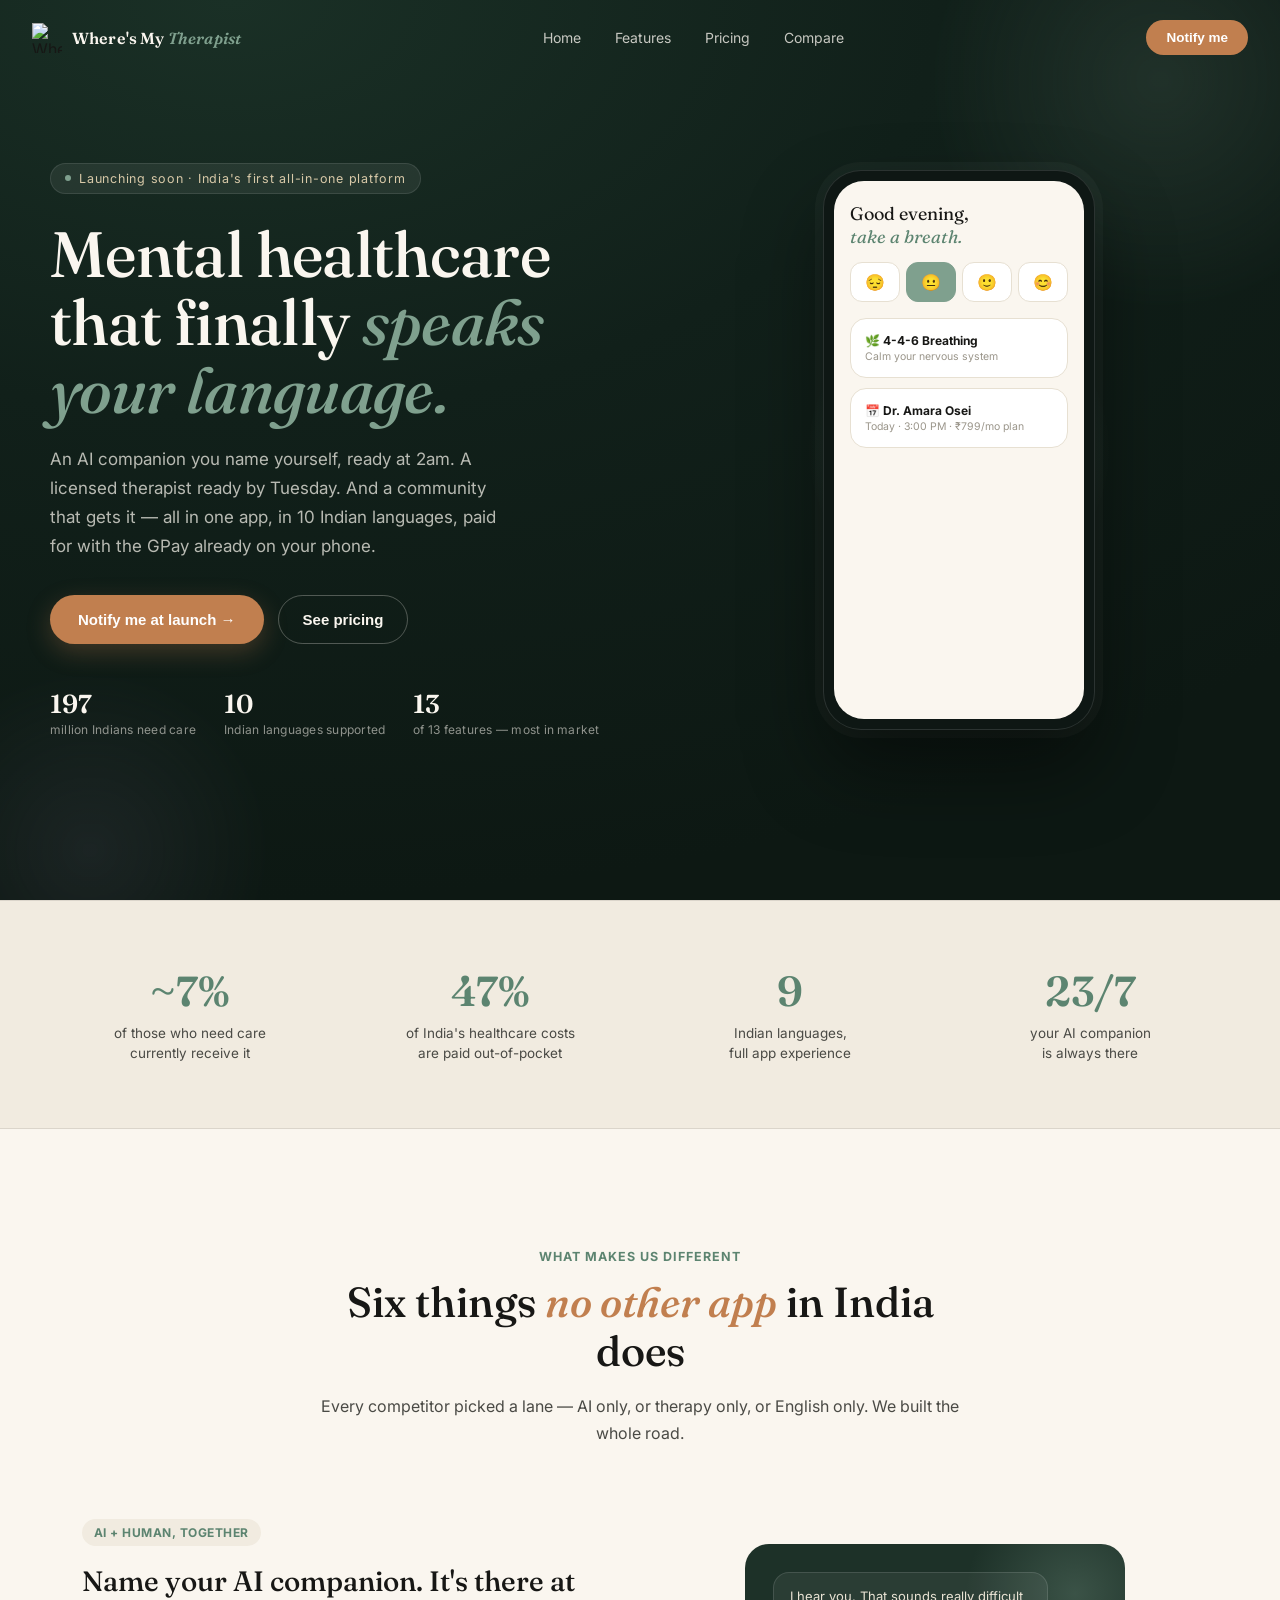
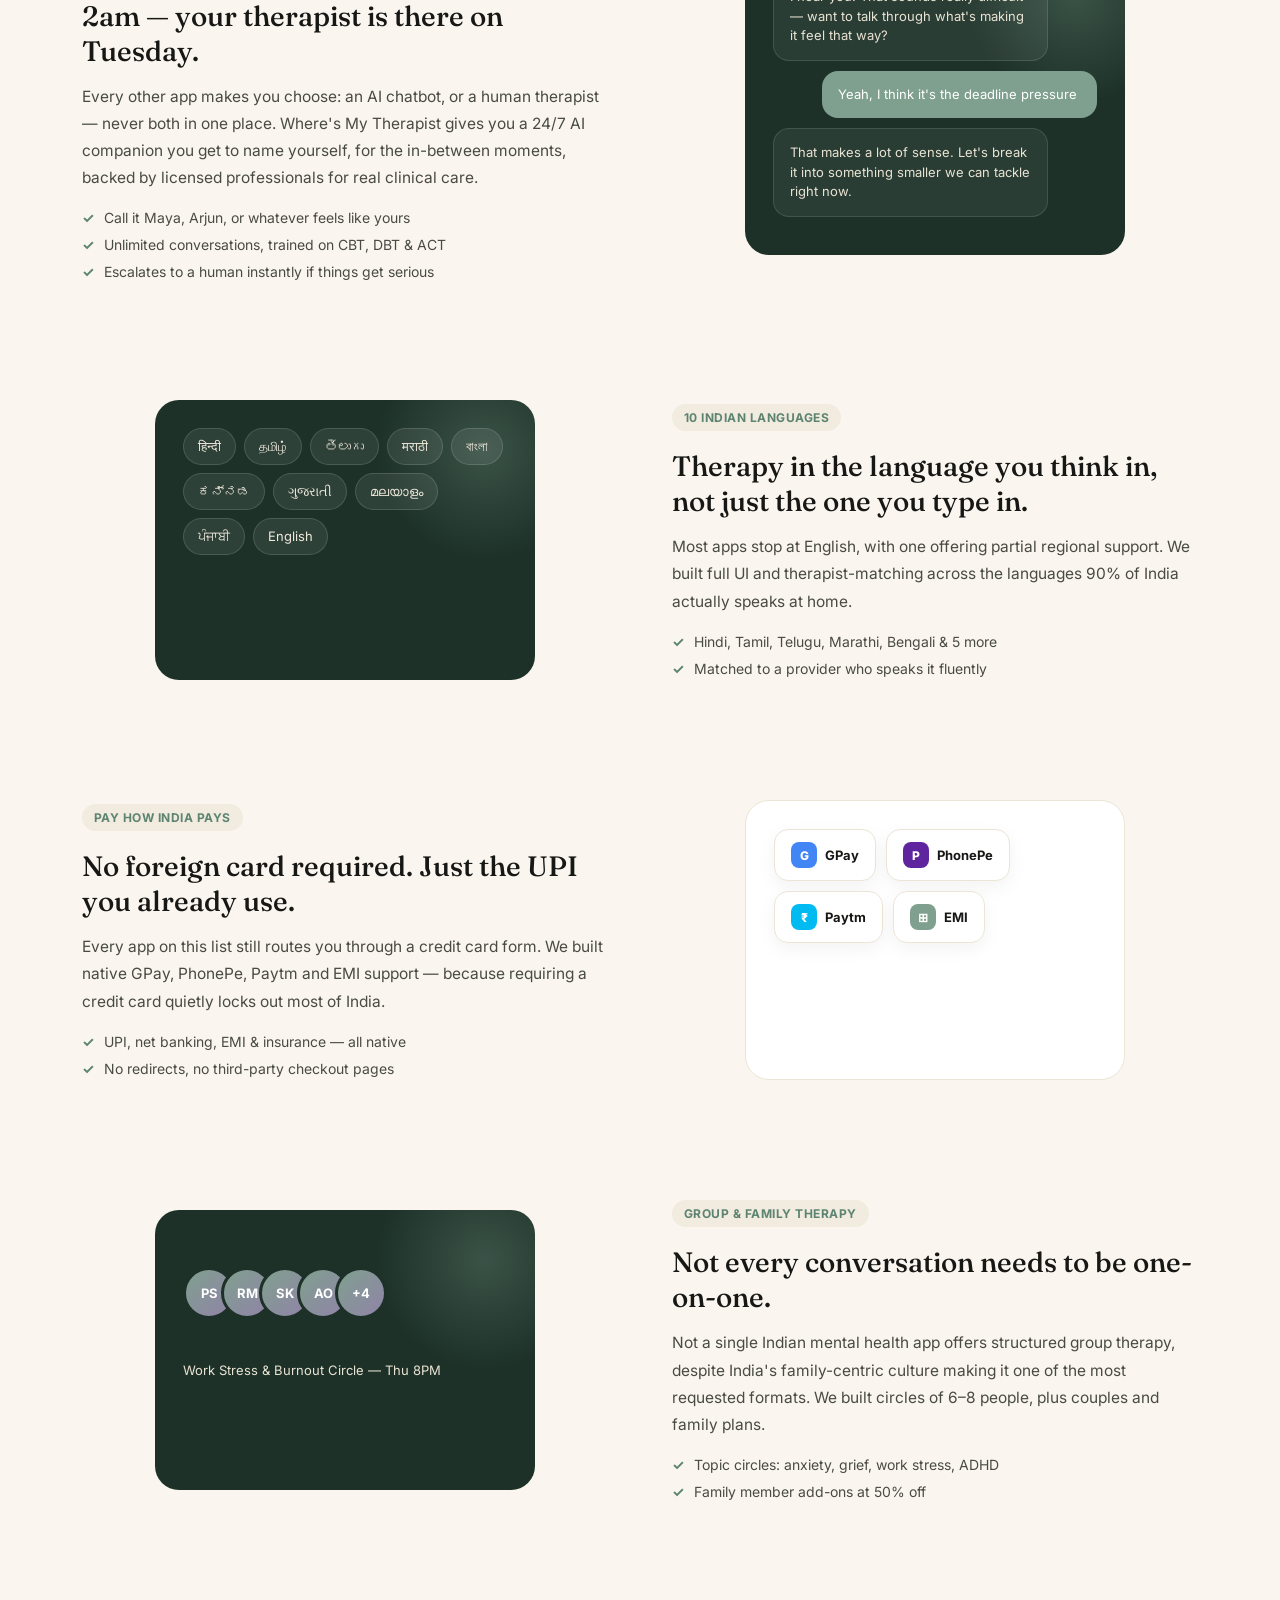
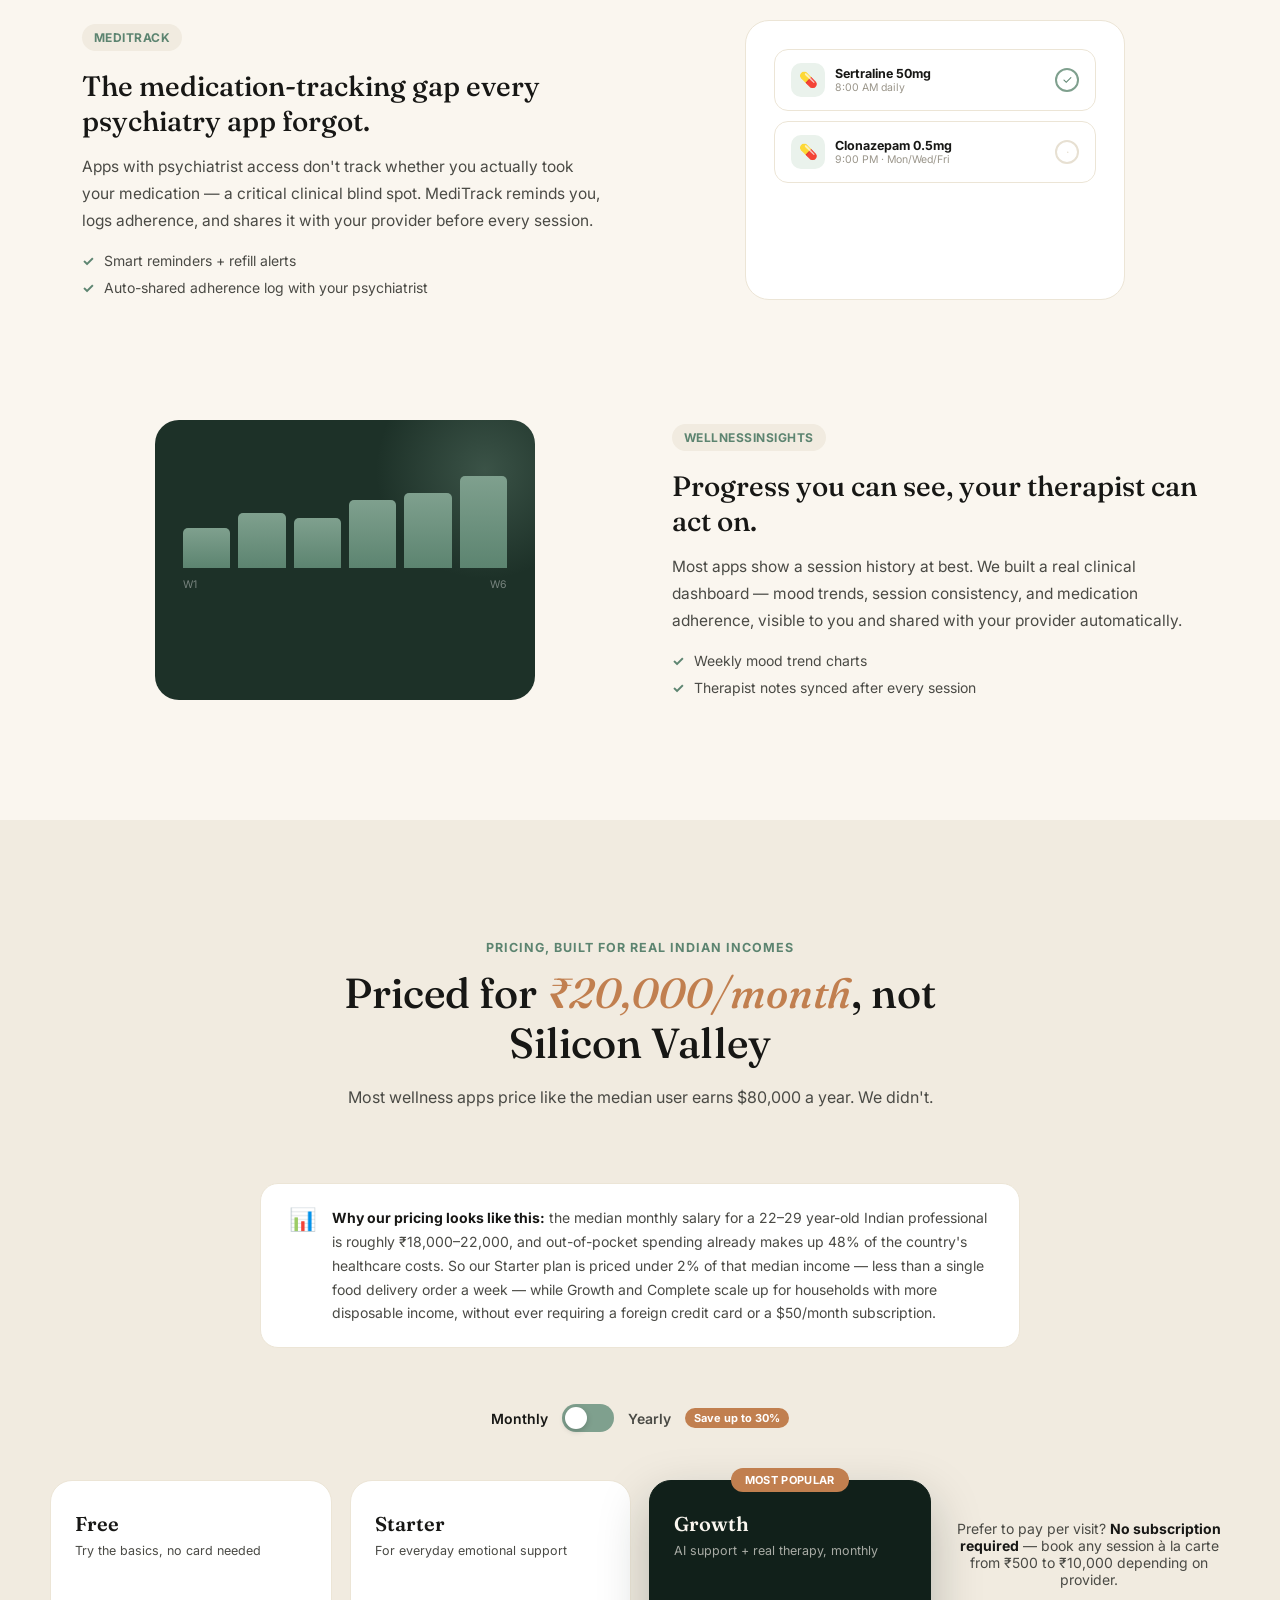
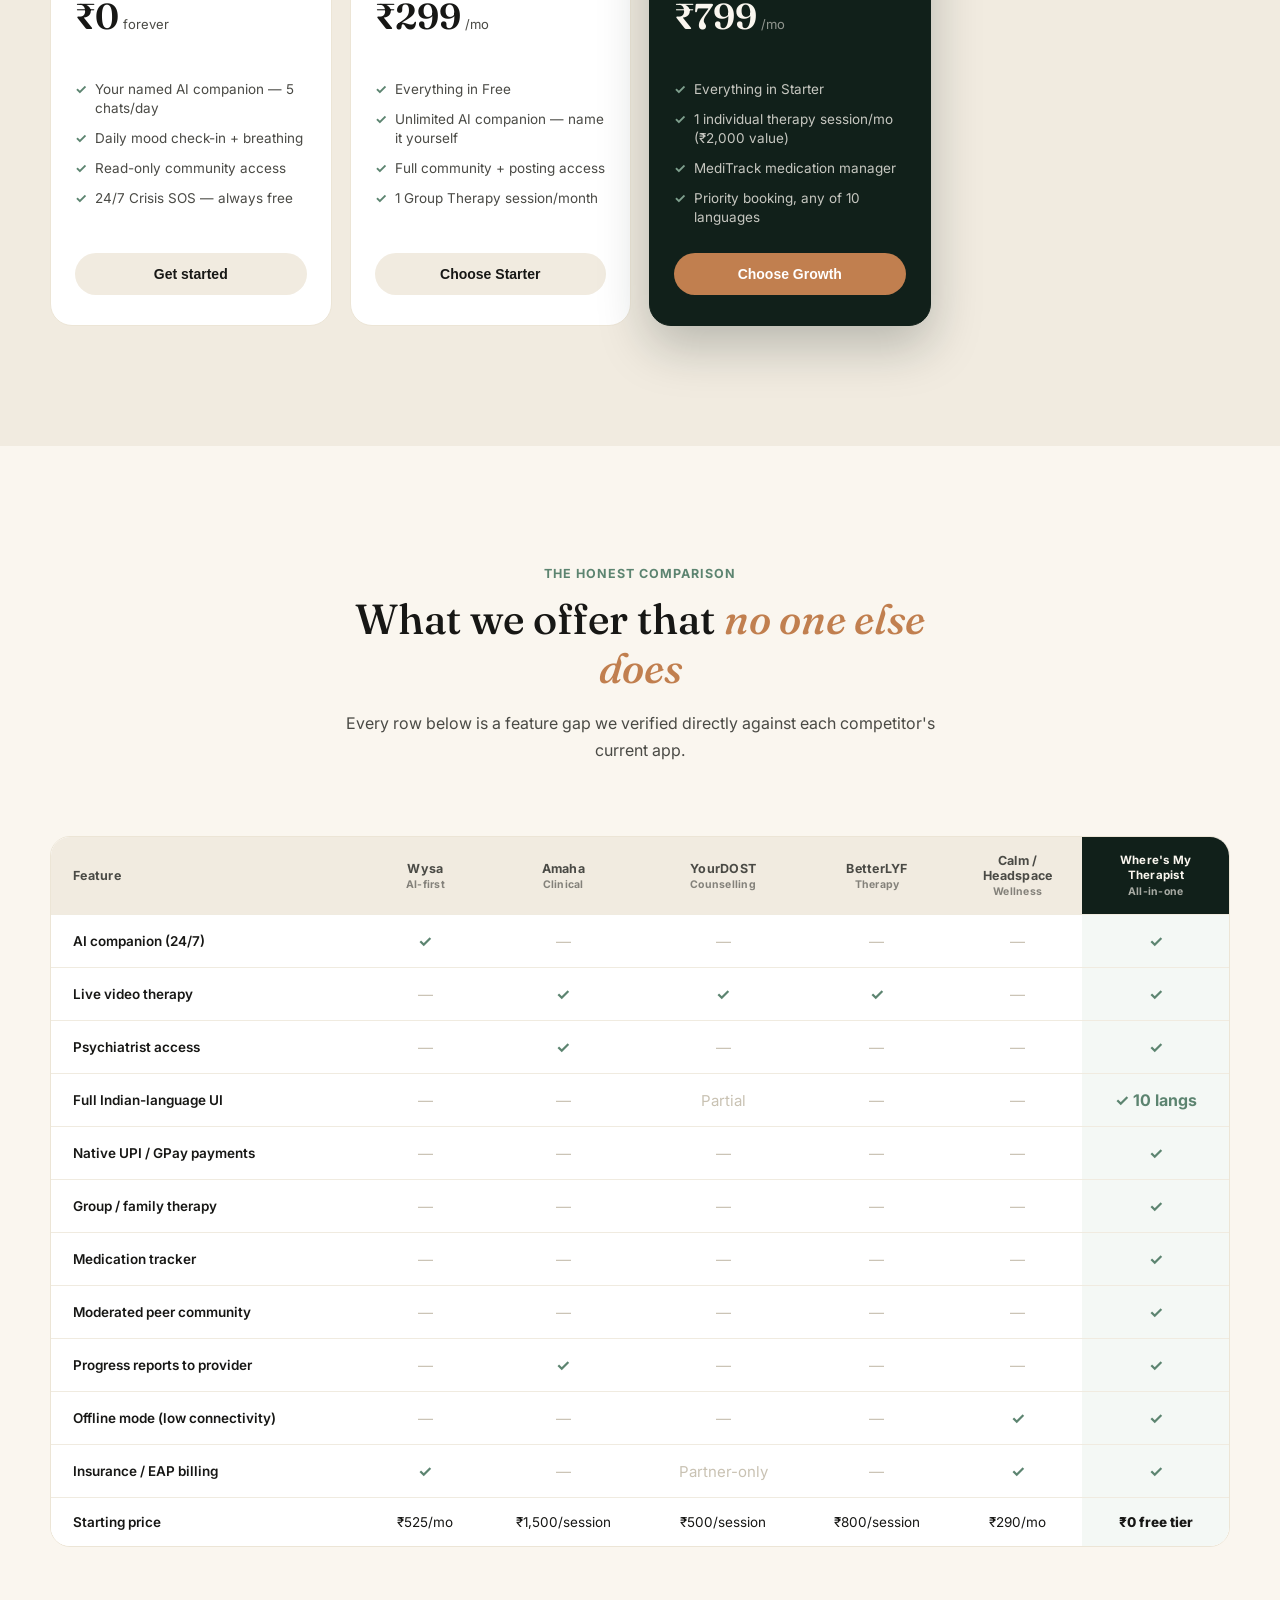
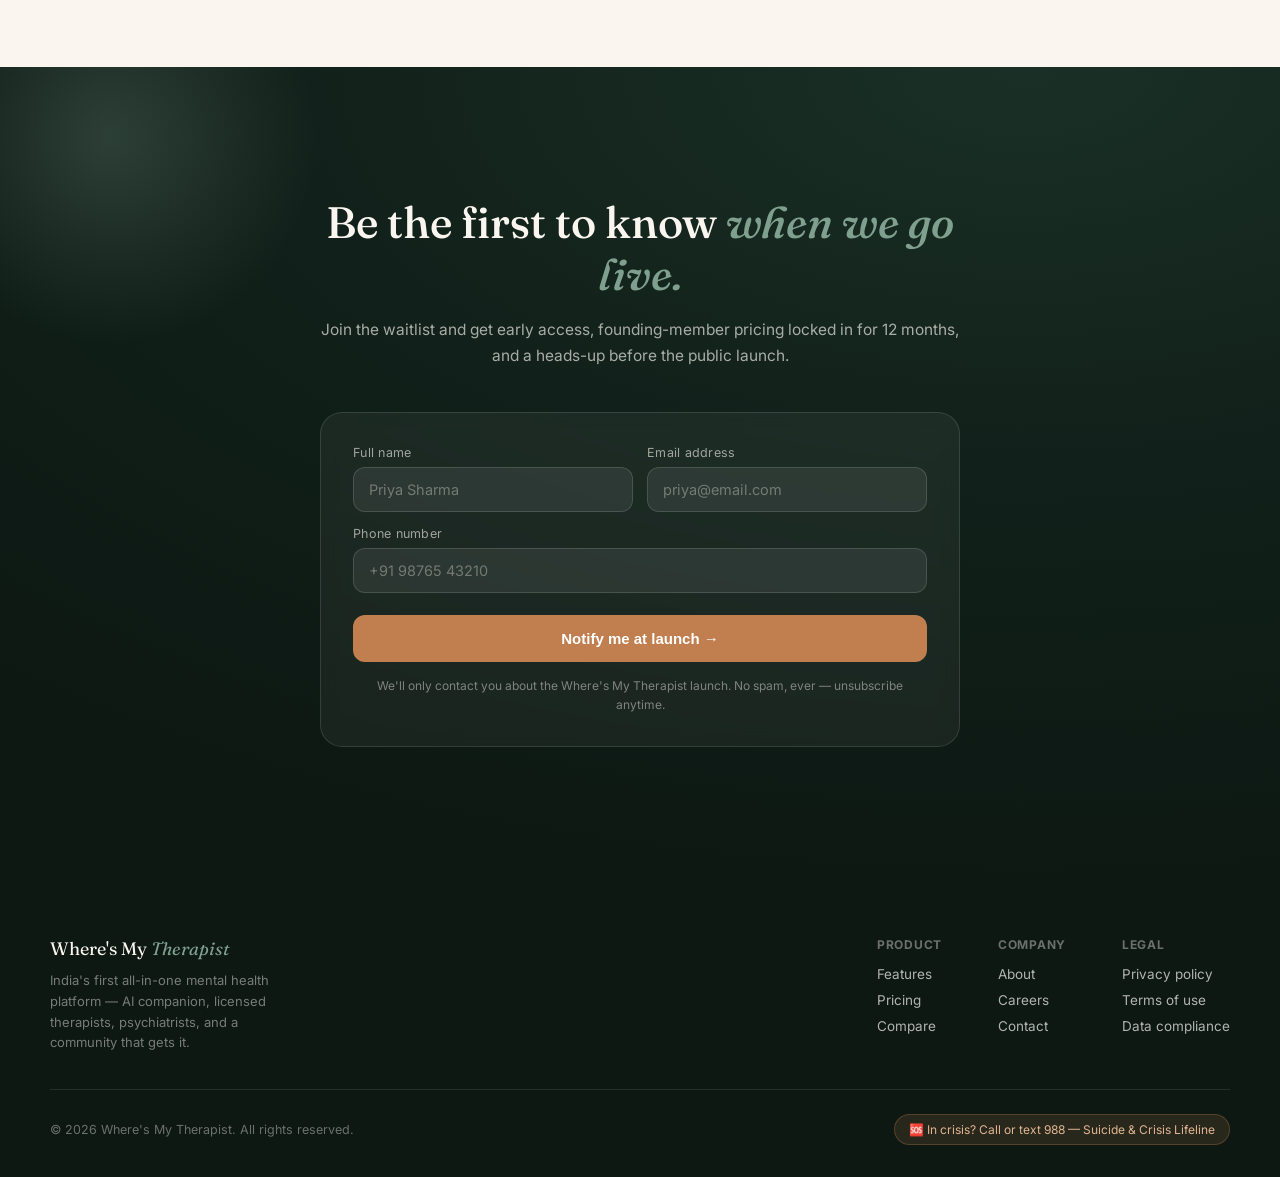
==== commit a8710bc8: "database update" ====
--- a/index.html
+++ b/index.html
@@ -61,6 +61,7 @@
   box-shadow:0 1px 0 var(--line-soft);
 }
 .nav-logo{display:flex;align-items:center;gap:10px;}
+.nav-logo img{width:30px;height:30px;object-fit:contain;}
 .nav-logo span{font-family:var(--serif);font-size:19px;color:var(--cream);font-weight:600;letter-spacing:.01em;transition:color .35s;}
 .nav.scrolled .nav-logo span{color:var(--ink);}
 .nav-links{display:flex;gap:34px;align-items:center;}
@@ -411,7 +412,7 @@
 <!-- NAV -->
 <nav class="nav" id="nav">
   <div class="nav-logo" onclick="window.location.href='index.html'" style="cursor:pointer;">
-    <svg width="30" height="30" viewBox="0 0 480 480"><defs><linearGradient id="nl" x1="0" y1="1" x2="0" y2="0"><stop offset="0%" stop-color="#7FA08E"/><stop offset="100%" stop-color="#9183A8"/></linearGradient></defs><circle cx="240" cy="240" r="228" fill="#16271F"/><path d="M240 310 C226 288,218 255,222 210 C226 168,234 128,240 100 C246 128,254 168,258 210 C262 255,254 288,240 310Z" fill="url(#nl)"/></svg>
+    <img src="logo.jpeg" alt="Where's My Therapist logo" width="30" height="30">
     <span style="font-size:16px;white-space:nowrap">Where's My <em style="font-style:italic;color:#7FA08E">Therapist</em></span>
   </div>
   <div class="nav-links">
@@ -707,22 +708,6 @@
       </div>
       <button class="pc-btn" onclick="window.location.href='contact.html'">Choose Growth</button>
     </div>
-
-    <div class="price-card">
-      <div class="pc-name">Complete</div>
-      <div class="pc-desc">For ongoing psychiatric care</div>
-      <div class="pc-price"><span class="amt price-m" data-m="1999" data-y="17999">₹1,999</span><span class="per">/mo</span></div>
-      <div class="pc-yearly-note billing-note">&nbsp;</div>
-      <div class="pc-feats">
-        <div><span class="ck">✓</span> Everything in Growth</div>
-        <div><span class="ck">✓</span> 2 sessions/mo — therapist or psychiatrist</div>
-        <div><span class="ck">✓</span> Add a family member at 50% off</div>
-        <div><span class="ck">✓</span> Dedicated care coordinator</div>
-      </div>
-      <button class="pc-btn" onclick="window.location.href='contact.html'">Choose Complete</button>
-    </div>
-
-  </div>
 
   <p class="pay-per-session reveal">Prefer to pay per visit? <strong>No subscription required</strong> — book any session à la carte from ₹500 to ₹10,000 depending on provider.</p>
 </section>
@@ -916,10 +901,31 @@
 }
 
 // ---- notify form submit ----
-function handleNotifySubmit(e) {
+async function handleNotifySubmit(e) {
   e.preventDefault();
-  document.getElementById('waitlistForm').style.display = 'none';
-  document.getElementById('notifySuccess').classList.add('show');
+
+  const name  = document.getElementById('fname').value;
+  const email = document.getElementById('femail').value;
+  const phone = document.getElementById('fphone').value;
+
+  try {
+    const res = await fetch('notify.php', {
+      method: 'POST',
+      headers: { 'Content-Type': 'application/json' },
+      body: JSON.stringify({ name, email, phone })
+    });
+
+    const result = await res.json();
+
+    if (result.success) {
+      document.getElementById('waitlistForm').style.display = 'none';
+      document.getElementById('notifySuccess').classList.add('show');
+    } else {
+      alert('Something went wrong. Please try again.');
+    }
+  } catch (err) {
+    alert('Network error. Please try again.');
+  }
 }
 </script>
 
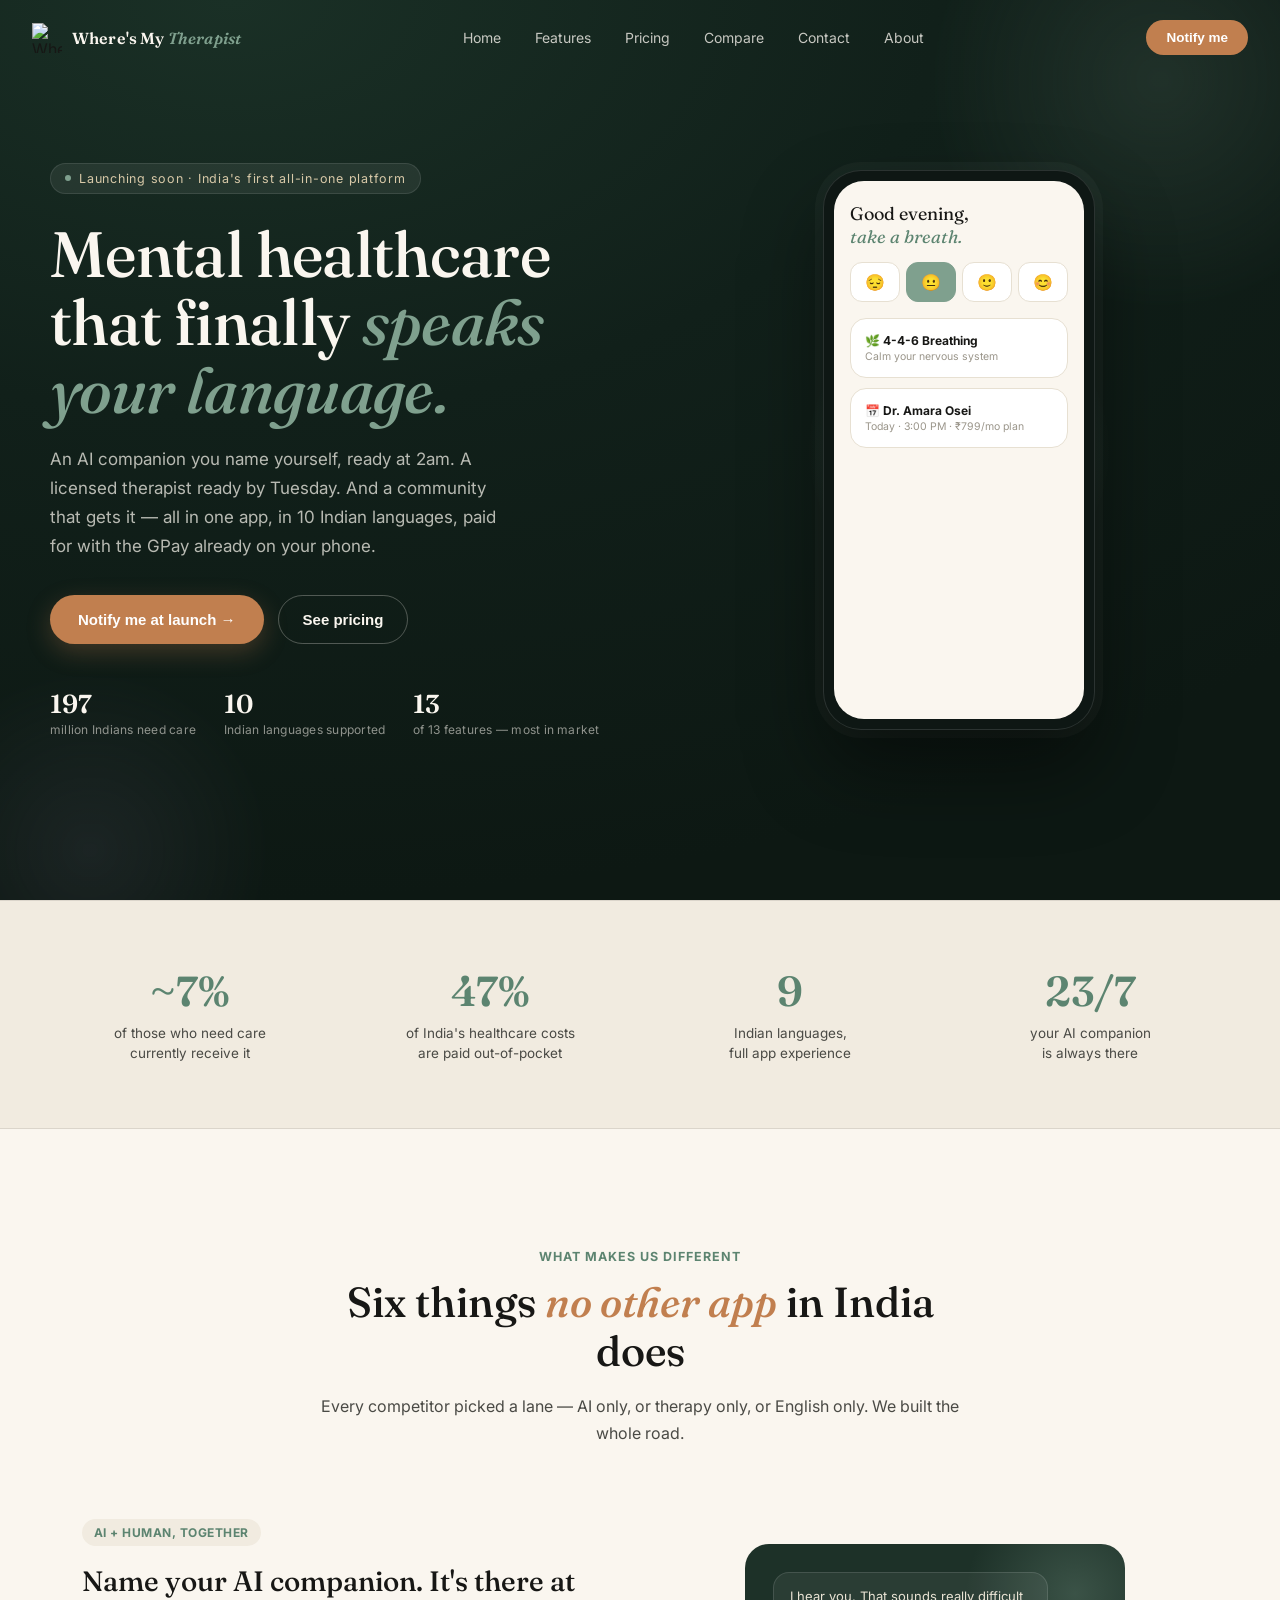
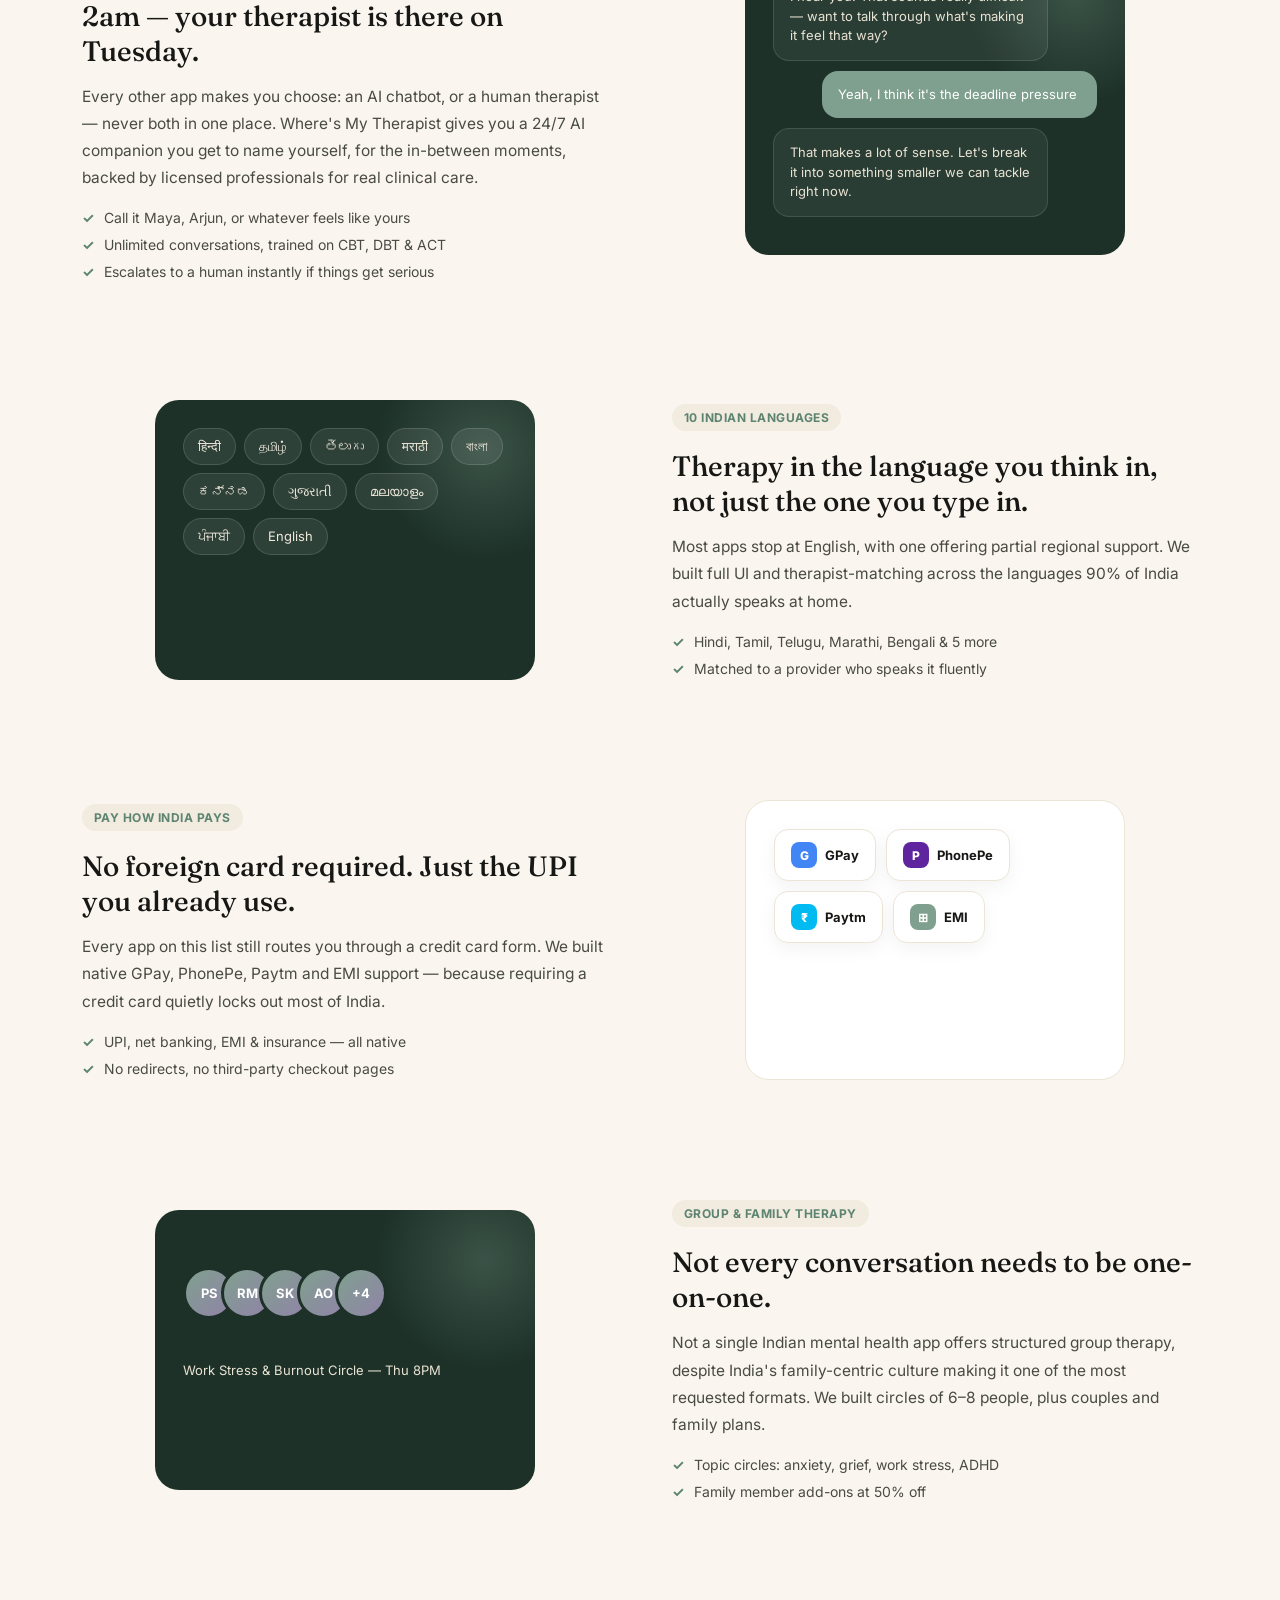
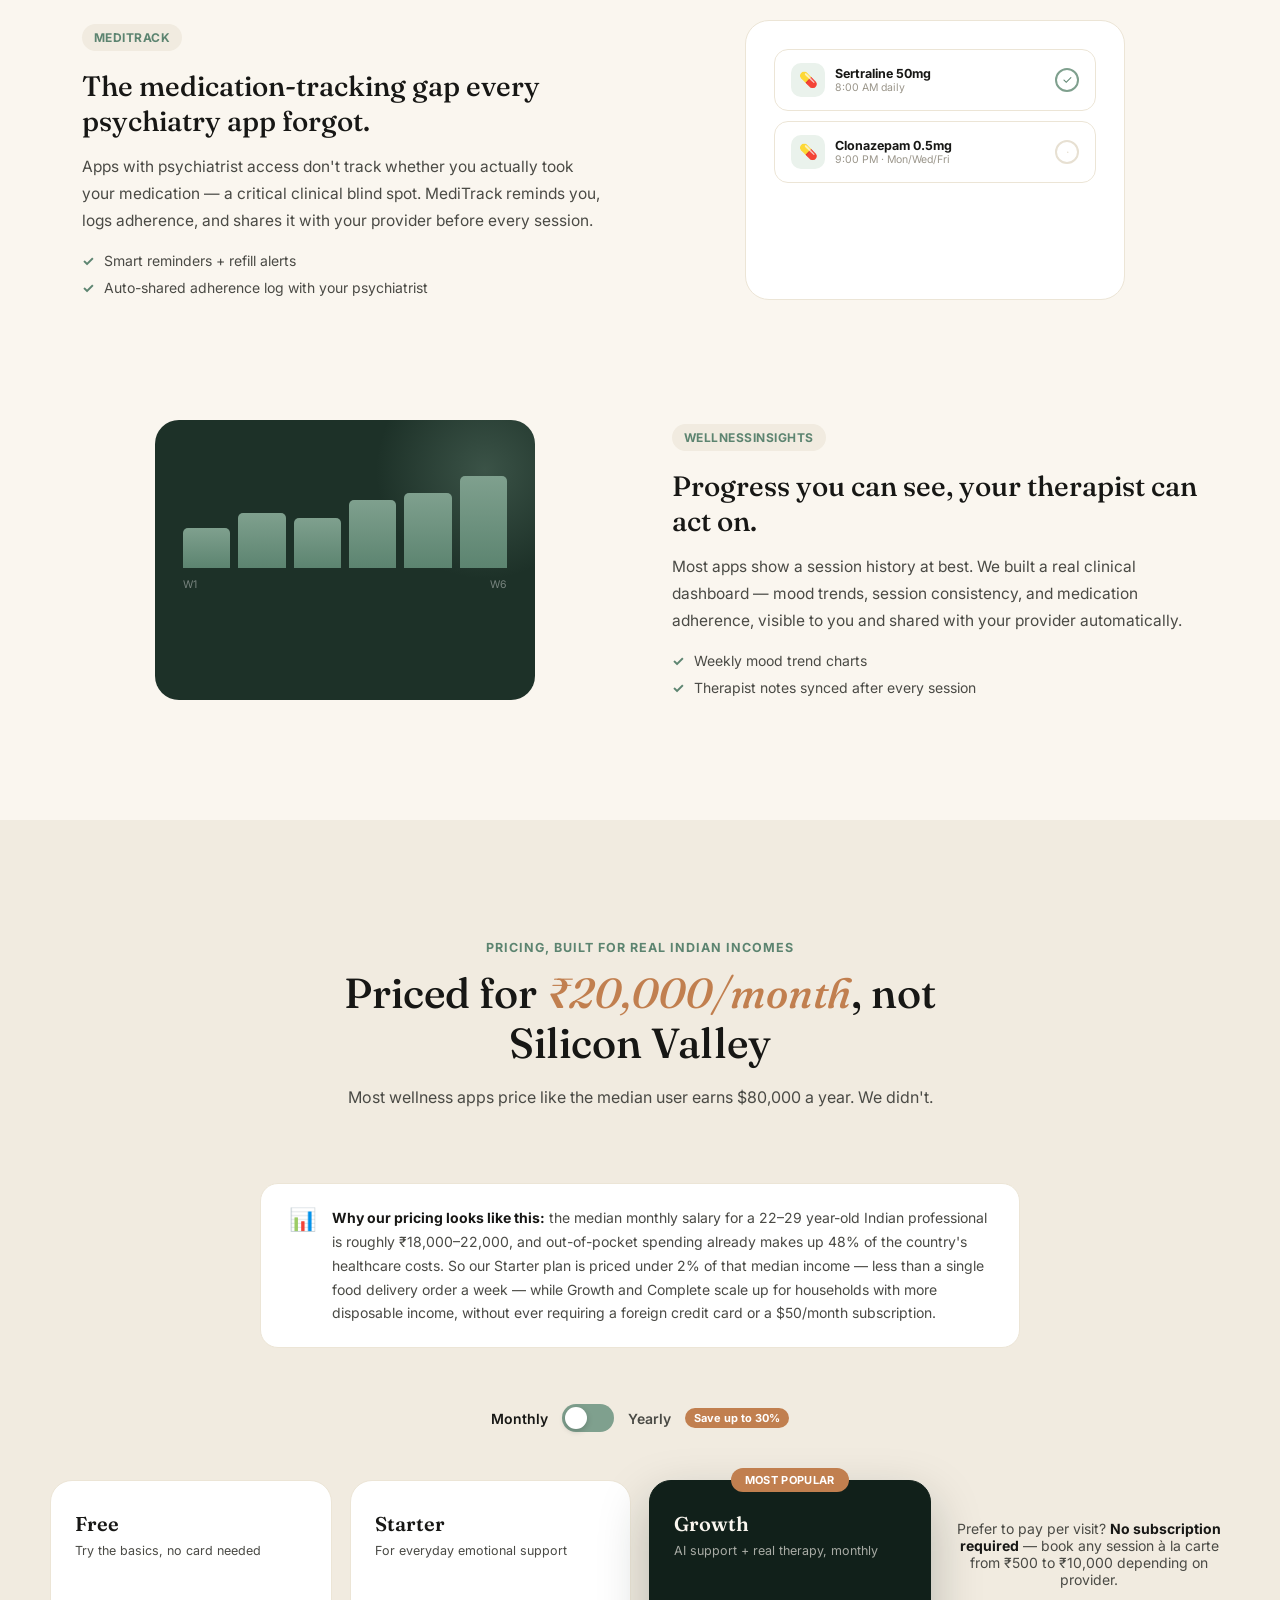
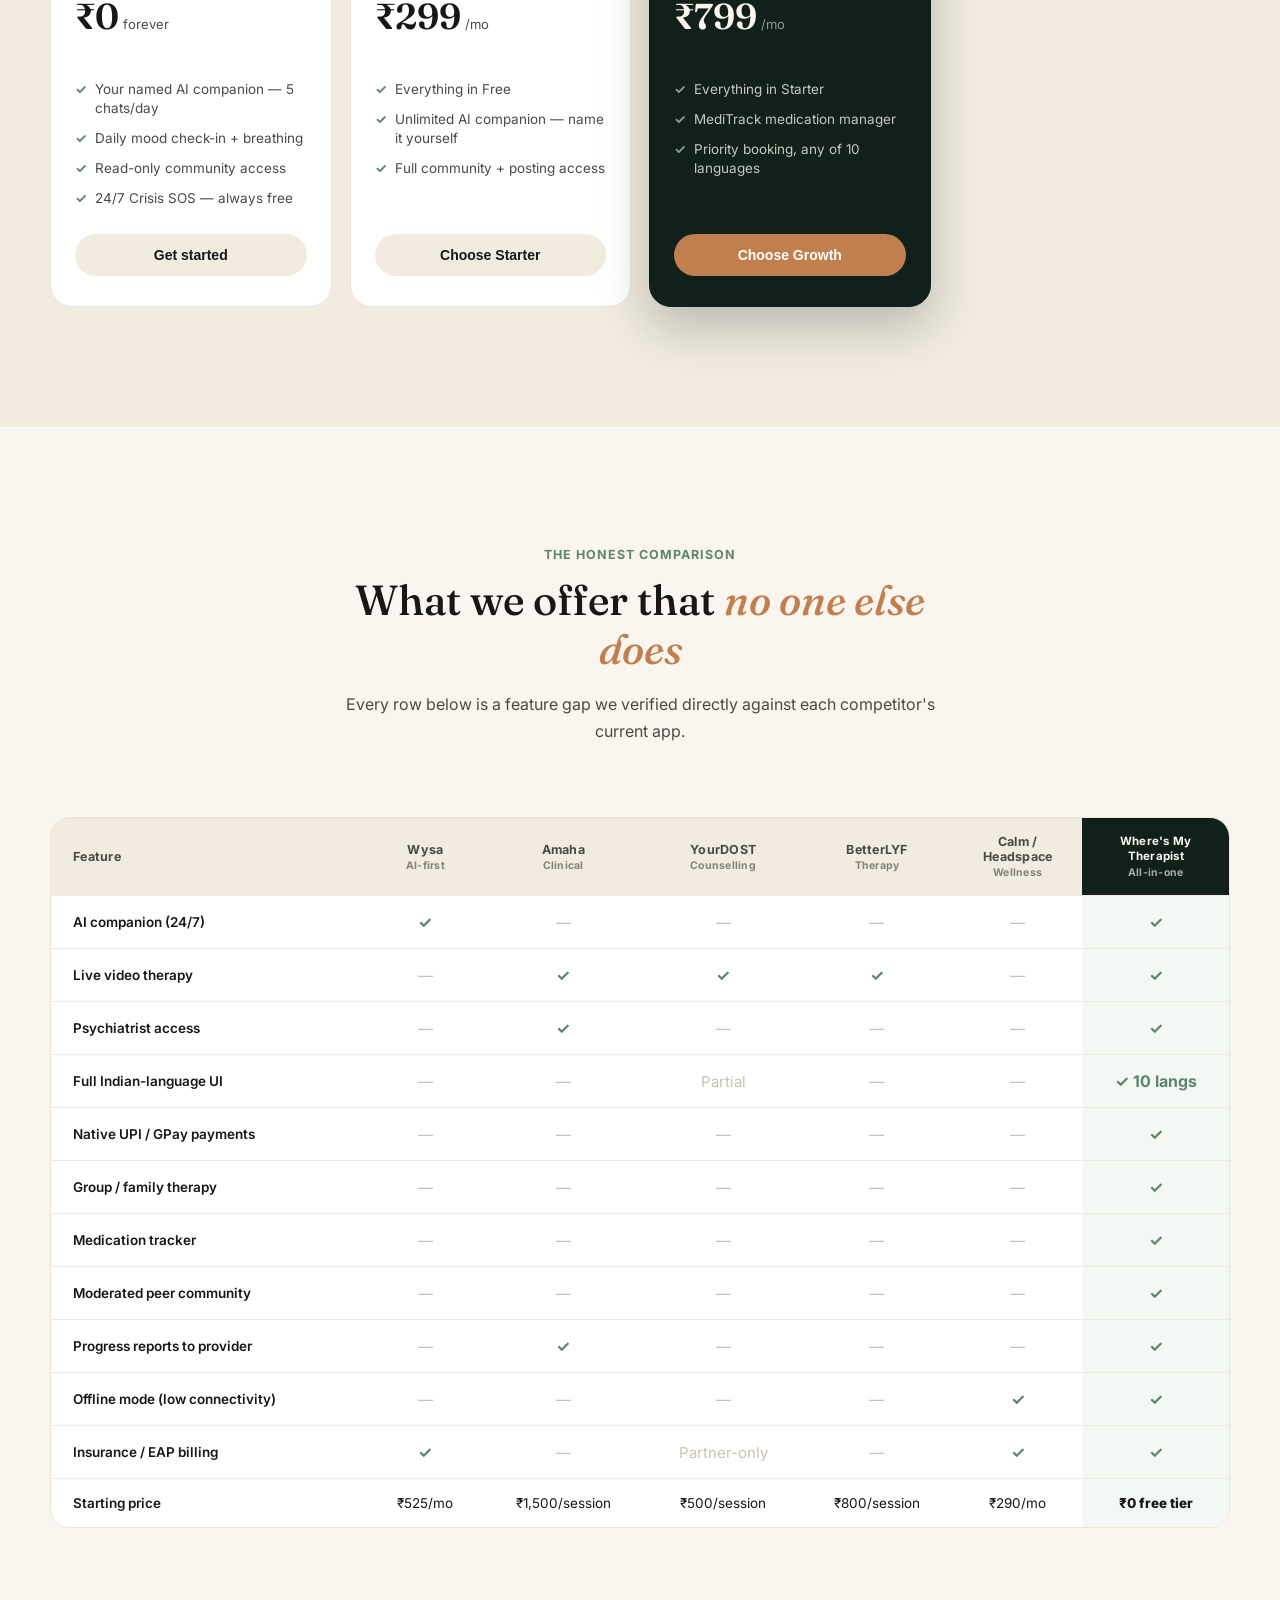
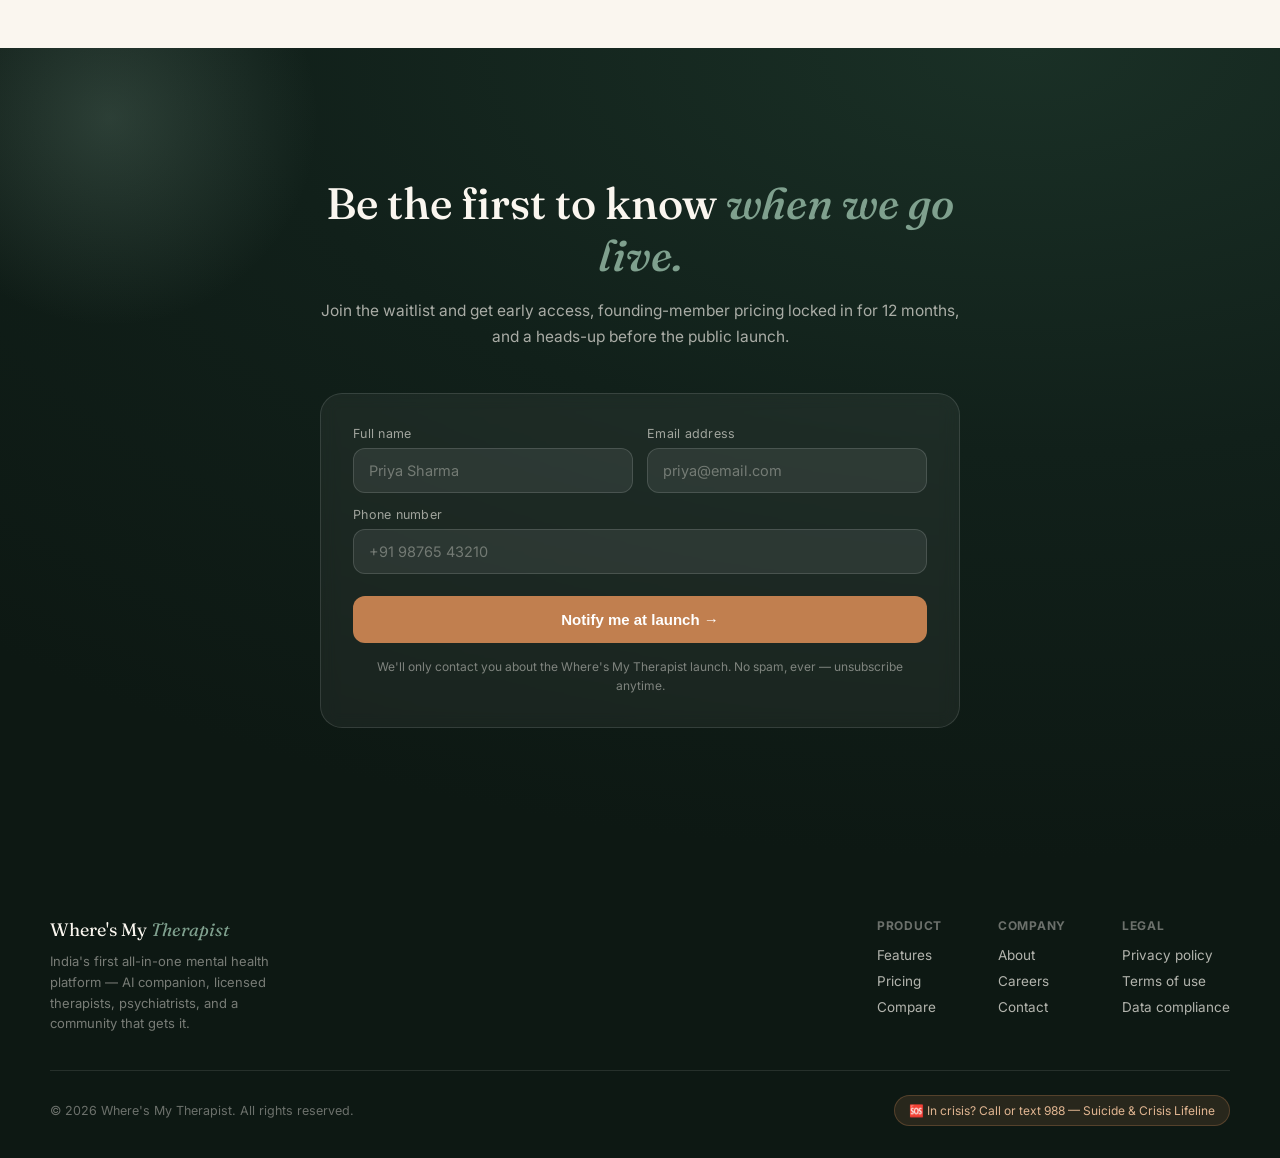
==== commit 8c6c1e5d: "update" ====
--- a/index.html
+++ b/index.html
@@ -420,6 +420,8 @@
     <a href="#features">Features</a>
     <a href="#pricing">Pricing</a>
     <a href="#compare">Compare</a>
+    <a href="contact.html">Contact</a>
+    <a href="about.html">About</a>
   </div>
   <button class="nav-cta" onclick="document.getElementById('notify').scrollIntoView({behavior:'smooth'})">Notify me</button>
 </nav>
@@ -689,7 +691,6 @@
         <div><span class="ck">✓</span> Everything in Free</div>
         <div><span class="ck">✓</span> Unlimited AI companion — name it yourself</div>
         <div><span class="ck">✓</span> Full community + posting access</div>
-        <div><span class="ck">✓</span> 1 Group Therapy session/month</div>
       </div>
       <button class="pc-btn" onclick="window.location.href='contact.html'">Choose Starter</button>
     </div>
@@ -702,7 +703,6 @@
       <div class="pc-yearly-note billing-note">&nbsp;</div>
       <div class="pc-feats">
         <div><span class="ck">✓</span> Everything in Starter</div>
-        <div><span class="ck">✓</span> 1 individual therapy session/mo (₹2,000 value)</div>
         <div><span class="ck">✓</span> MediTrack medication manager</div>
         <div><span class="ck">✓</span> Priority booking, any of 10 languages</div>
       </div>
